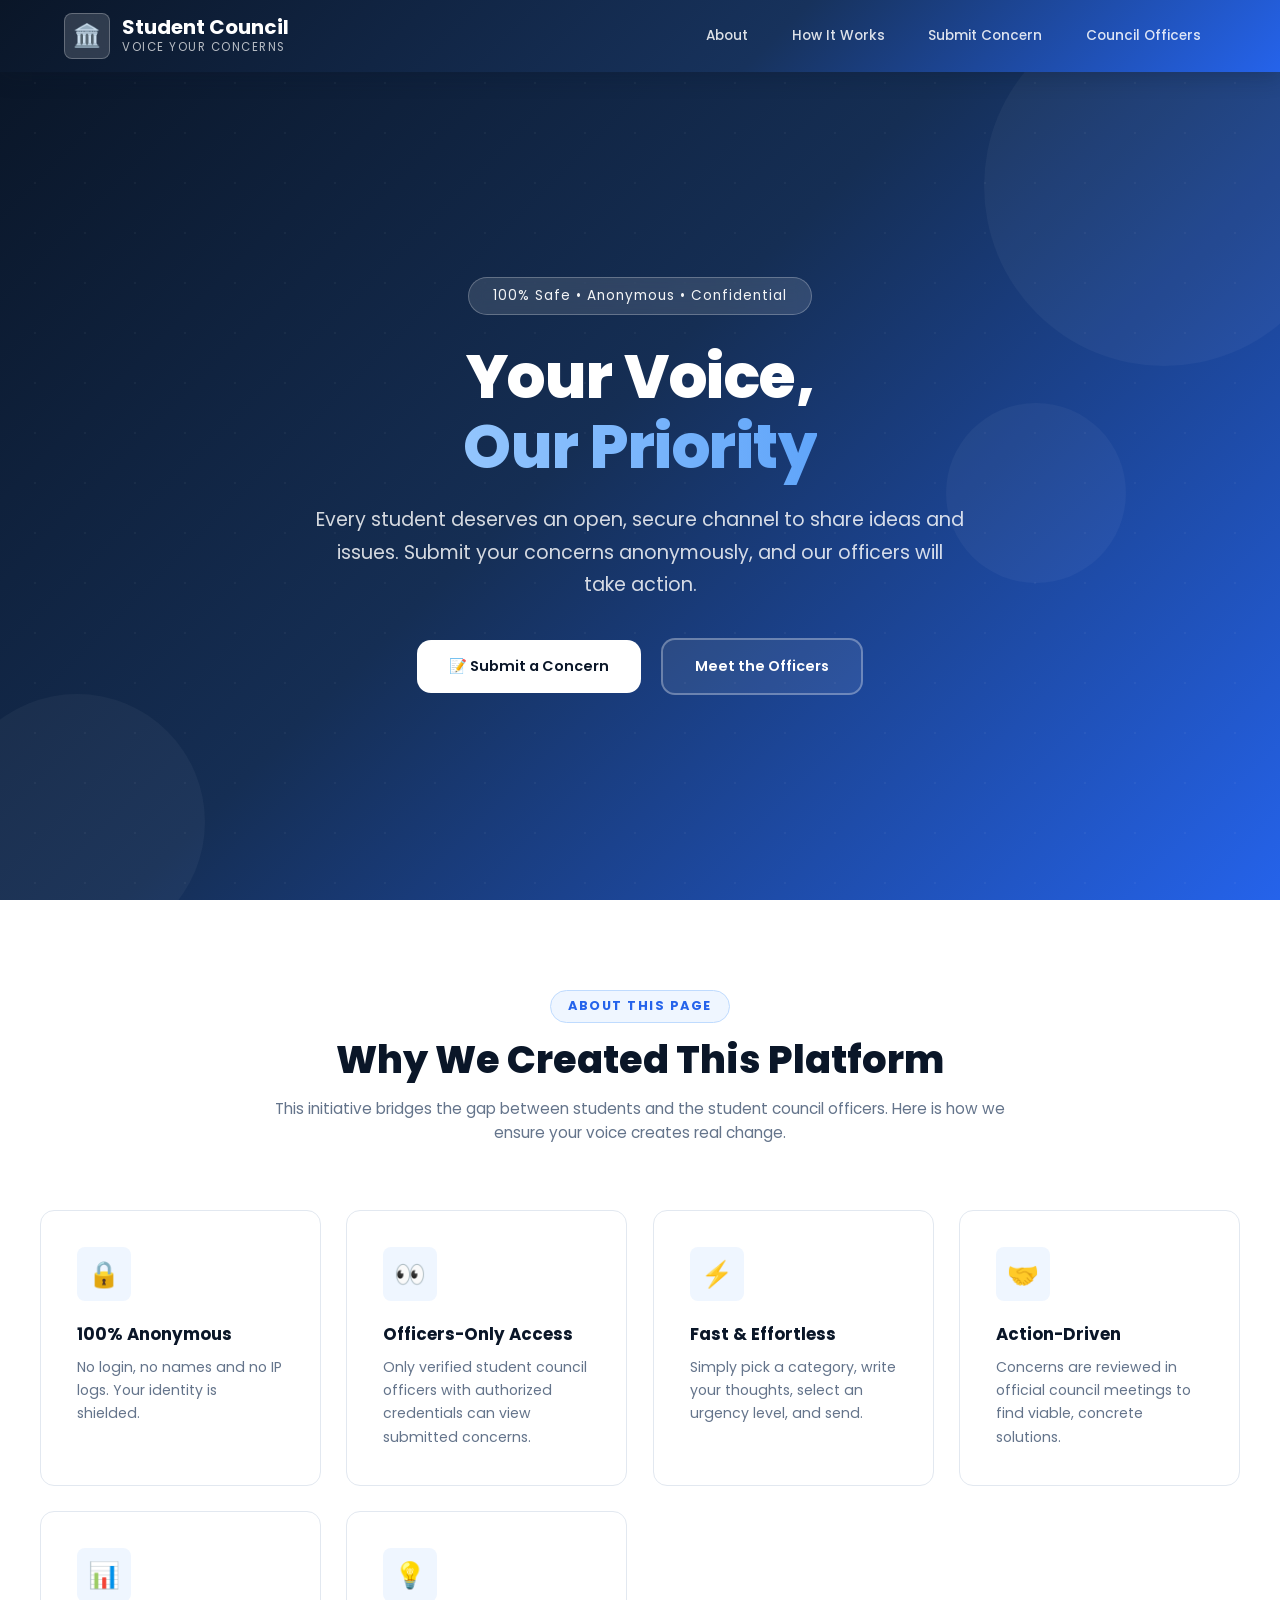
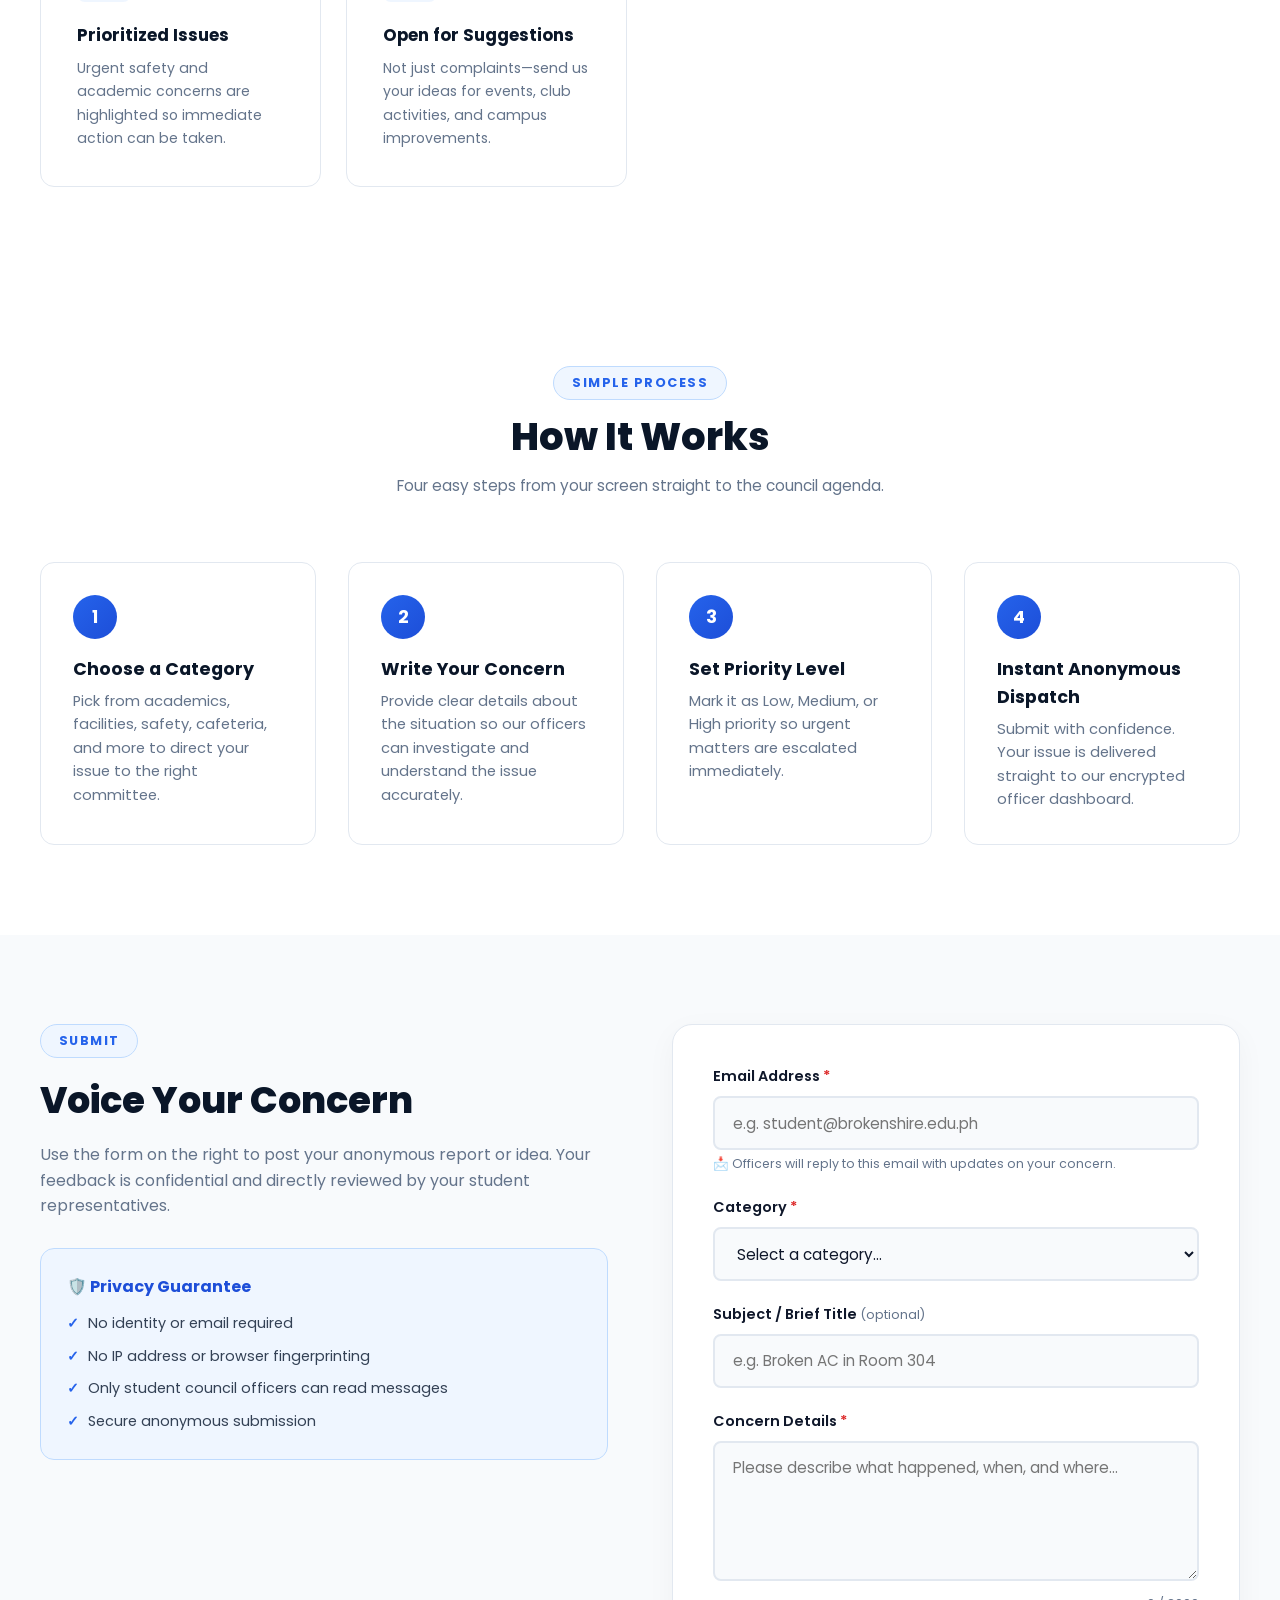
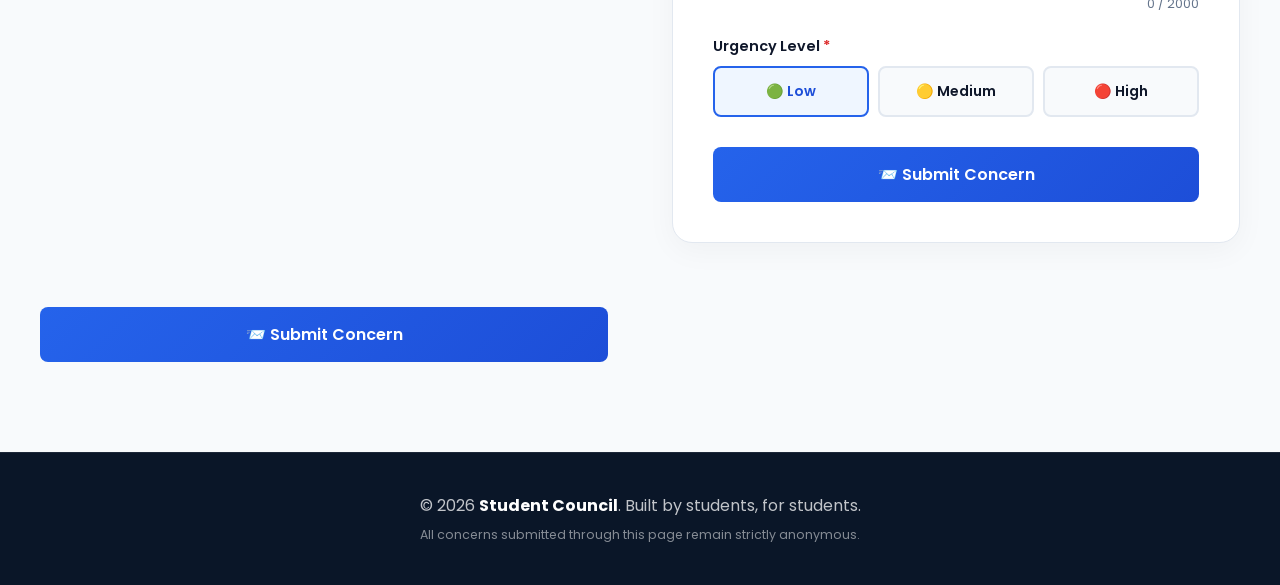
==== index.html @ 82ae2929 "Add files via upload" ====
<!DOCTYPE html>
<html lang="en">
<head>
    <meta charset="UTF-8">
    <meta name="viewport" content="width=device-width, initial-scale=1.0, maximum-scale=5.0">
    <title>Student Council | Voice Your Concerns</title>
    <link rel="stylesheet" href="style.css">
    <link rel="preconnect" href="https://fonts.googleapis.com">
    <link rel="preconnect" href="https://fonts.gstatic.com" crossorigin>
    <link href="https://fonts.googleapis.com/css2?family=Poppins:wght@300;400;500;600;700;800&display=swap" rel="stylesheet">
    
    <!-- Meta tags for SEO & Social Previews -->
    <meta name="description" content="Official anonymous student concern form for Brokenshire College of Toril Student Council - Partylist Padayon. Voice your concerns safely and anonymously.">
    <meta name="keywords" content="Brokenshire College of Toril, BCT, BCT Toril, BCT Student Council, Partylist Padayon, BCT Concerns">
    <meta name="author" content="BCT Student Council">

    <meta property="og:title" content="Brokenshire College of Toril | Student Council Voice Portal">
    <meta property="og:description" content="Submit your school concerns 100% anonymously to Partylist Padayon.">
    <meta property="og:type" content="website">
</head>
<body>

    <!-- HEADER / NAVIGATION -->
    <header id="header">
        <div class="nav-container">
            <a href="#home" class="logo-section">
                <div class="logo-icon">🏛️</div>
                <div class="logo-text">
                    <h1>Student Council</h1>
                    <span>Voice Your Concerns</span>
                </div>
            </a>
            
            <button class="hamburger" id="hamburgerBtn" aria-label="Toggle navigation menu" onclick="toggleMenu()">
                <span></span>
                <span></span>
                <span></span>
            </button>

            <nav class="nav-links" id="navLinks">
                <a href="#about" class="nav-item">About</a>
                <a href="#how-it-works" class="nav-item">How It Works</a>
                <a href="#submit" class="nav-item">Submit Concern</a>
                <a href="officers.html" class="nav-item">Council Officers</a>
            </nav>
        </div>
    </header>

    <main>
        <!-- HERO / LANDING SECTION -->
        <section class="hero" id="home">
            <div class="floating-shapes" aria-hidden="true">
                <div class="shape shape-1"></div>
                <div class="shape shape-2"></div>
                <div class="shape shape-3"></div>
            </div>

            <div class="hero-content">
                <div class="hero-badge">100% Safe • Anonymous • Confidential</div>
                <h2>Your Voice, <br><span class="highlight">Our Priority</span></h2>
                <p>Every student deserves an open, secure channel to share ideas and issues. Submit your concerns anonymously, and our officers will take action.</p>
                
                <div class="hero-buttons">
                    <a href="#submit" class="btn-primary">📝 Submit a Concern</a>
                    <a href="officers.html" class="btn-secondary">Meet the Officers</a>
                </div>
            </div>
        </section>

        <!-- ABOUT SECTION -->
        <section class="section about-section" id="about">
            <div class="section-container">
                <div class="section-header">
                    <span class="section-tag">About This Page</span>
                    <h2>Why We Created This Platform</h2>
                    <p>This initiative bridges the gap between students and the student council officers. Here is how we ensure your voice creates real change.</p>
                </div>

                <div class="features-grid">
                    <div class="feature-card">
                        <div class="feature-icon">🔒</div>
                        <h3>100% Anonymous</h3>
                        <p>No login, no names and no IP logs. Your identity is shielded.</p>
                    </div>

                    <div class="feature-card">
                        <div class="feature-icon">👀</div>
                        <h3>Officers-Only Access</h3>
                        <p>Only verified student council officers with authorized credentials can view submitted concerns.</p>
                    </div>

                    <div class="feature-card">
                        <div class="feature-icon">⚡</div>
                        <h3>Fast & Effortless</h3>
                        <p>Simply pick a category, write your thoughts, select an urgency level, and send.</p>
                    </div>

                    <div class="feature-card">
                        <div class="feature-icon">🤝</div>
                        <h3>Action-Driven</h3>
                        <p>Concerns are reviewed in official council meetings to find viable, concrete solutions.</p>
                    </div>

                    <div class="feature-card">
                        <div class="feature-icon">📊</div>
                        <h3>Prioritized Issues</h3>
                        <p>Urgent safety and academic concerns are highlighted so immediate action can be taken.</p>
                    </div>

                    <div class="feature-card">
                        <div class="feature-icon">💡</div>
                        <h3>Open for Suggestions</h3>
                        <p>Not just complaints—send us your ideas for events, club activities, and campus improvements.</p>
                    </div>
                </div>
            </div>
        </section>

        <!-- HOW IT WORKS -->
        <section class="section how-it-works" id="how-it-works">
            <div class="section-container">
                <div class="section-header">
                    <span class="section-tag">Simple Process</span>
                    <h2>How It Works</h2>
                    <p>Four easy steps from your screen straight to the council agenda.</p>
                </div>

                <div class="steps-container">
                    <div class="step">
                        <div class="step-badge">1</div>
                        <div class="step-content">
                            <h3>Choose a Category</h3>
                            <p>Pick from academics, facilities, safety, cafeteria, and more to direct your issue to the right committee.</p>
                        </div>
                    </div>

                    <div class="step">
                        <div class="step-badge">2</div>
                        <div class="step-content">
                            <h3>Write Your Concern</h3>
                            <p>Provide clear details about the situation so our officers can investigate and understand the issue accurately.</p>
                        </div>
                    </div>

                    <div class="step">
                        <div class="step-badge">3</div>
                        <div class="step-content">
                            <h3>Set Priority Level</h3>
                            <p>Mark it as Low, Medium, or High priority so urgent matters are escalated immediately.</p>
                        </div>
                    </div>

                    <div class="step">
                        <div class="step-badge">4</div>
                        <div class="step-content">
                            <h3>Instant Anonymous Dispatch</h3>
                            <p>Submit with confidence. Your issue is delivered straight to our encrypted officer dashboard.</p>
                        </div>
                    </div>
                </div>
            </div>
        </section>

        <!-- CONCERN FORM SECTION -->
        <section class="section form-section" id="submit">
            <div class="section-container">
                <div class="form-layout">
                    
                    <div class="form-info">
                        <span class="section-tag">Submit</span>
                        <h2>Voice Your Concern</h2>
                        <p>Use the form on the right to post your anonymous report or idea. Your feedback is confidential and directly reviewed by your student representatives.</p>

                        <div class="privacy-card">
                            <h4>🛡️ Privacy Guarantee</h4>
                            <ul>
                                <li>No identity or email required</li>
                                <li>No IP address or browser fingerprinting</li>
                                <li>Only student council officers can read messages</li>
                                <li>Secure anonymous submission</li>
                            </ul>
                        </div>
                    </div>

                            <div class="form-wrapper">
                                <form class="concern-form" id="concernForm"
                                    action="https://docs.google.com/forms/d/e/1FAIpQLSfiI488OKEk8s4dcXwMf57_jfFyxImqza_k_ptPrbF-Qa3zZg/formResponse"
                                    method="POST"
                                    target="hidden_iframe"
                                    onsubmit="handleFormSubmit()">

                                    <!-- 1. Email -->
                                    <div class="form-group">
                                        <label for="concernEmail">Email Address <span class="required">*</span></label>
                                        <input type="email" id="concernEmail" name="entry.2028767083" placeholder="e.g. student@brokenshire.edu.ph" required>
                                        <small style="color: var(--text-muted); font-size: 0.78rem; display: block; margin-top: 4px;">
                                            📩 Officers will reply to this email with updates on your concern.
                                        </small>
                                    </div>

                                    <!-- 2. Category -->
                                    <div class="form-group">
                                        <label for="concernCategory">Category <span class="required">*</span></label>
                                        <select id="concernCategory" name="entry.187384549" required>
                                            <option value="" disabled selected>Select a category...</option>
                                            <option value="Academics">📚 Academics & Curriculum</option>
                                            <option value="Facilities">🏫 Campus Facilities & Restrooms</option>
                                            <option value="Safety">🛡️ Safety & Security</option>
                                            <option value="Bullying">🚫 Bullying / Peer Issues</option>
                                            <option value="Events">🎉 School Events & Activities</option>
                                            <option value="Cafeteria">🍽️ Cafeteria & Food Services</option>
                                            <option value="Transportation">🚌 School Bus & Transport</option>
                                            <option value="Mental Health">🧠 Wellness & Mental Health</option>
                                            <option value="Other">💡 Other Feedback / Suggestions</option>
                                        </select>
                                    </div>

                                    <!-- 3. Subject -->
                                    <div class="form-group">
                                        <label for="concernSubject">Subject / Brief Title <span class="optional">(optional)</span></label>
                                        <input type="text" id="concernSubject" name="entry.1086539697" placeholder="e.g. Broken AC in Room 304" maxlength="100">
                                    </div>

                                    <!-- 4. Concern Details -->
                                    <div class="form-group">
                                        <label for="concernDescription">Concern Details <span class="required">*</span></label>
                                        <textarea id="concernDescription" name="entry.946294162" placeholder="Please describe what happened, when, and where..." maxlength="2000" oninput="updateCharCount()" required minlength="10"></textarea>
                                        <div class="char-count"><span id="charCount">0</span> / 2000</div>
                                    </div>

                                    <!-- 5. Urgency -->
                                    <div class="form-group">
                                        <label>Urgency Level <span class="required">*</span></label>
                                        <div class="urgency-grid">
                                            <label class="urgency-btn">
                                                <input type="radio" name="entry.1825847816" value="Low" checked>
                                                <span class="btn-label low">🟢 Low</span>
                                            </label>
                                            <label class="urgency-btn">
                                                <input type="radio" name="entry.1825847816" value="Medium">
                                                <span class="btn-label med">🟡 Medium</span>
                                            </label>
                                            <label class="urgency-btn">
                                                <input type="radio" name="entry.1825847816" value="High">
                                                <span class="btn-label high">🔴 High</span>
                                            </label>
                                        </div>
                                    </div>

                                    <button type="submit" class="submit-btn" id="submitBtn">
                                        <span>📨 Submit Concern</span>
                                    </button>
                                </form>

                                <!-- Invisible iframe -->
                                <iframe name="hidden_iframe" id="hidden_iframe" style="position:absolute;width:0;height:0;border:0;"></iframe>

                                <!-- Success Card -->
                                <div class="success-message" id="successMessage">
                                    <div class="success-icon">✅</div>
                                    <h3>Concern Submitted!</h3>
                                    <p>Thank you for reaching out. Officers will reply to your email with updates.</p>
                                    <button type="button" class="submit-another-btn" onclick="resetForm()">Submit Another Concern</button>
                                </div>
                            </div>
                            <button type="submit" class="submit-btn" id="submitBtn">
                                <span>📨 Submit Concern</span>
                            </button>
                        </form>

                        <iframe name="hidden_iframe" id="hidden_iframe" style="position:absolute;width:0;height:0;border:0;"></iframe>

                        <!-- Success Message Card -->
                        <div class="success-message" id="successMessage">
                            <div class="success-icon">✅</div>
                            <h3>Concern Submitted!</h3>
                            <p>Thank you for reaching out. Your submission has been posted anonymously to the council forum.</p>
                            <button type="button" class="submit-another-btn" onclick="resetForm()">Submit Another Concern</button>
                        </div>
                    </div>

                </div>
            </div>
        </section> 
    </main>

    <!-- FOOTER -->
    <footer>
        <div class="footer-content">
            <p>© 2026 <strong>Student Council</strong>. Built by students, for students.</p>
            <p class="footer-sub">All concerns submitted through this page remain strictly anonymous.</p>
        </div>
    </footer>

    <!-- POPUP TOAST -->
    <div class="toast" id="toast"></div>

    <script src="scripts.js"></script>
</body>
</html>
---- style.css ----
/* ==========================================================================
    CSS VARIABLES 
   ========================================================================== */
:root {
    --primary: #2563eb;
    --primary-hover: #1d4ed8;
    --primary-light: #eff6ff;
    --primary-border: #bfdbfe;
    --dark-bg: #0a1628;
    --dark-surface: #132440;
    --text-main: #0f172a;
    --text-muted: #64748b;
    --white: #ffffff;
    --card-border: #e2e8f0;
    --success: #16a34a;
    --warning: #ca8a04;
    --danger: #dc2626;
    --nav-height: clamp(64px, 8vh, 76px);
    --radius-sm: 8px;
    --radius-md: 14px;
    --radius-lg: 20px;
    --transition-smooth: all 0.25s cubic-bezier(0.4, 0, 0.2, 1);
}

*, *::before, *::after {
    margin: 0;
    padding: 0;
    box-sizing: border-box;
}

html {
    scroll-behavior: smooth;
    font-size: 16px;
}

body {
    font-family: 'Poppins', -apple-system, BlinkMacSystemFont, sans-serif;
    background-color: var(--white);
    color: var(--text-main);
    line-height: 1.6;
    overflow-x: hidden;
    min-width: 320px;
}

/* ==========================================================================
    LAYOUT CONTAINERS
   ========================================================================== */
.section {
    padding: clamp(3.5rem, 7vw, 6rem) clamp(1rem, 4vw, 2.5rem);
    width: 100%;
}

.section-container {
    width: 100%;
    max-width: min(1200px, 94vw);
    margin: 0 auto;
}

.section-header {
    text-align: center;
    max-width: min(750px, 100%);
    margin: 0 auto clamp(2.5rem, 5vw, 4rem);
}

.section-tag {
    display: inline-block;
    background: var(--primary-light);
    color: var(--primary);
    padding: 0.35rem 1.1rem;
    border-radius: 999px;
    font-size: clamp(0.72rem, 1vw, 0.82rem);
    font-weight: 700;
    text-transform: uppercase;
    letter-spacing: 1.5px;
    margin-bottom: 0.8rem;
    border: 1px solid var(--primary-border);
}

.section-header h2 {
    font-size: clamp(1.6rem, 3.2vw + 0.5rem, 2.4rem);
    font-weight: 800;
    color: var(--dark-bg);
    line-height: 1.25;
    margin-bottom: 0.8rem;
}

.section-header p {
    color: var(--text-muted);
    font-size: clamp(0.92rem, 1.2vw, 1.05rem);
}

/* ==========================================================================
    HEADER / NAVBAR
   ========================================================================== */
header {
    position: sticky;
    top: 0;
    left: 0;
    width: 100%;
    height: var(--nav-height);
    background: linear-gradient(135deg, var(--dark-bg) 0%, #17325c 60%, var(--primary) 100%);
    z-index: 1000;
    box-shadow: 0 4px 20px rgba(10, 22, 40, 0.25);
    display: flex;
    align-items: center;
}

.nav-container {
    width: 100%;
    max-width: min(1200px, 94vw);
    margin: 0 auto;
    display: flex;
    align-items: center;
    justify-content: space-between;
    padding: 0 clamp(0.8rem, 2vw, 1.5rem);
}

.logo-section {
    display: flex;
    align-items: center;
    gap: 0.75rem;
    text-decoration: none;
}

.logo-icon {
    width: clamp(38px, 5vw, 46px);
    height: clamp(38px, 5vw, 46px);
    background: rgba(255, 255, 255, 0.15);
    border-radius: var(--radius-sm);
    display: flex;
    align-items: center;
    justify-content: center;
    font-size: clamp(1.2rem, 2vw, 1.4rem);
    backdrop-filter: blur(8px);
    border: 1px solid rgba(255, 255, 255, 0.25);
    flex-shrink: 0;
}

.logo-text h1 {
    font-size: clamp(1.05rem, 1.8vw, 1.25rem);
    font-weight: 700;
    color: var(--white);
    line-height: 1.1;
}

.logo-text span {
    font-size: clamp(0.65rem, 0.9vw, 0.72rem);
    color: rgba(255, 255, 255, 0.7);
    text-transform: uppercase;
    letter-spacing: 1.5px;
    display: block;
}

.nav-links {
    display: flex;
    align-items: center;
    gap: clamp(0.4rem, 1vw, 0.8rem);
}

.nav-links a {
    color: rgba(255, 255, 255, 0.85);
    text-decoration: none;
    padding: 0.5rem clamp(0.7rem, 1.2vw, 1.1rem);
    border-radius: var(--radius-sm);
    font-size: clamp(0.85rem, 1vw, 0.92rem);
    font-weight: 500;
    transition: var(--transition-smooth);
}

.nav-links a:hover,
.nav-links a.active {
    color: var(--white);
    background: rgba(255, 255, 255, 0.15);
}

.hamburger {
    display: none;
    flex-direction: column;
    justify-content: center;
    gap: 5px;
    background: transparent;
    border: none;
    cursor: pointer;
    padding: 6px;
    width: 40px;
    height: 40px;
}

.hamburger span {
    width: 26px;
    height: 3px;
    background: var(--white);
    border-radius: 2px;
    transition: var(--transition-smooth);
}

/* ==========================================================================
    HERO / DYNAMIC SCREEN HEIGHT SECTION
   ========================================================================== */
.hero {
    min-height: calc(100dvh - var(--nav-height));
    background: linear-gradient(135deg, var(--dark-bg) 0%, #152e54 45%, var(--primary) 100%);
    display: flex;
    align-items: center;
    justify-content: center;
    text-align: center;
    position: relative;
    padding: clamp(2.5rem, 5vh, 4.5rem) clamp(1rem, 4vw, 2rem);
    overflow: hidden;
}

.hero::before {
    content: '';
    position: absolute;
    inset: -50%;
    background: radial-gradient(circle, rgba(255, 255, 255, 0.04) 1px, transparent 1px);
    background-size: clamp(30px, 4vw, 50px) clamp(30px, 4vw, 50px);
    animation: gridAnimation 25s linear infinite;
    pointer-events: none;
}

@keyframes gridAnimation {
    0% { transform: translate(0, 0); }
    100% { transform: translate(50px, 50px); }
}

.hero-content {
    position: relative;
    z-index: 2;
    max-width: min(850px, 92vw);
    margin: 0 auto;
}

.hero-badge {
    display: inline-block;
    background: rgba(255, 255, 255, 0.12);
    border: 1px solid rgba(255, 255, 255, 0.25);
    padding: 0.45rem clamp(0.9rem, 2vw, 1.5rem);
    border-radius: 999px;
    font-size: clamp(0.72rem, 1.2vw, 0.85rem);
    color: rgba(255, 255, 255, 0.95);
    letter-spacing: 1px;
    margin-bottom: clamp(1rem, 3vh, 1.8rem);
    backdrop-filter: blur(8px);
}

.hero h2 {
    font-size: clamp(2.1rem, 5.5vw + 0.5rem, 3.8rem);
    font-weight: 800;
    color: var(--white);
    line-height: 1.15;
    margin-bottom: clamp(1rem, 2.5vh, 1.4rem);
    letter-spacing: -0.5px;
}

.hero h2 .highlight {
    background: linear-gradient(90deg, #93c5fd, #60a5fa);
    -webkit-background-clip: text;
    -webkit-text-fill-color: transparent;
    background-clip: text;
}

.hero p {
    font-size: clamp(0.95rem, 1.4vw + 0.3rem, 1.2rem);
    color: rgba(255, 255, 255, 0.82);
    line-height: 1.7;
    max-width: min(650px, 100%);
    margin: 0 auto clamp(1.5rem, 4vh, 2.5rem);
}

.hero-buttons {
    display: flex;
    gap: clamp(0.75rem, 2vw, 1.25rem);
    justify-content: center;
    align-items: center;
    flex-wrap: wrap;
}

.btn-primary,
.btn-secondary {
    padding: clamp(0.8rem, 1.6vw, 0.95rem) clamp(1.4rem, 2.5vw, 2rem);
    border-radius: var(--radius-md);
    font-size: clamp(0.9rem, 1vw, 1rem);
    font-weight: 600;
    text-decoration: none;
    display: inline-flex;
    align-items: center;
    justify-content: center;
    transition: var(--transition-smooth);
    min-height: 48px;
}

.btn-primary {
    background: var(--white);
    color: var(--dark-bg);
    border: none;
}

.btn-primary:hover {
    transform: translateY(-2px);
    box-shadow: 0 10px 25px rgba(255, 255, 255, 0.25);
}

.btn-secondary {
    background: rgba(255, 255, 255, 0.08);
    color: var(--white);
    border: 2px solid rgba(255, 255, 255, 0.3);
}

.btn-secondary:hover {
    background: rgba(255, 255, 255, 0.2);
    border-color: var(--white);
}

.floating-shapes .shape {
    position: absolute;
    border-radius: 50%;
    background: var(--white);
    opacity: 0.04;
    pointer-events: none;
}

.shape-1 { width: clamp(180px, 30vw, 360px); height: clamp(180px, 30vw, 360px); top: -8%; right: -5%; }
.shape-2 { width: clamp(140px, 20vw, 260px); height: clamp(140px, 20vw, 260px); bottom: -6%; left: -4%; }
.shape-3 { width: clamp(80px, 15vw, 180px); height: clamp(80px, 15vw, 180px); top: 40%; right: 12%; }

/* ==========================================================================
    ABOUT / FEATURES GRID
   ========================================================================== */
.features-grid {
    display: grid;
    grid-template-columns: repeat(auto-fit, minmax(min(100%, 280px), 1fr));
    gap: clamp(1rem, 2vw, 1.75rem);
}

.feature-card {
    background: var(--white);
    border: 1px solid var(--card-border);
    border-radius: var(--radius-md);
    padding: clamp(1.5rem, 3vw, 2.25rem);
    transition: var(--transition-smooth);
    position: relative;
    overflow: hidden;
}

.feature-card::before {
    content: '';
    position: absolute;
    top: 0;
    left: 0;
    width: 100%;
    height: 4px;
    background: linear-gradient(90deg, var(--primary), #93c5fd);
    transform: scaleX(0);
    transition: var(--transition-smooth);
}

.feature-card:hover {
    transform: translateY(-4px);
    box-shadow: 0 12px 30px rgba(37, 99, 235, 0.08);
    border-color: var(--primary-border);
}

.feature-card:hover::before {
    transform: scaleX(1);
}

.feature-icon {
    width: clamp(46px, 5vw, 54px);
    height: clamp(46px, 5vw, 54px);
    background: var(--primary-light);
    border-radius: var(--radius-sm);
    display: flex;
    align-items: center;
    justify-content: center;
    font-size: clamp(1.3rem, 2vw, 1.6rem);
    margin-bottom: 1.25rem;
}

.feature-card h3 {
    font-size: clamp(1.05rem, 1.3vw, 1.2rem);
    font-weight: 700;
    color: var(--dark-bg);
    margin-bottom: 0.5rem;
}

.feature-card p {
    color: var(--text-muted);
    font-size: clamp(0.88rem, 1vw, 0.95rem);
    line-height: 1.65;
}

/* ==========================================================================
    OFFICERS SECTION
   ========================================================================== */
.officers-section {
    background: #f8fafc;
}

.officers-subgroup {
    margin-bottom: clamp(2.5rem, 4vw, 3.5rem);
}

.officers-subgroup:last-child {
    margin-bottom: 0;
}

.subgroup-title {
    font-size: clamp(1.15rem, 1.8vw, 1.4rem);
    font-weight: 700;
    color: var(--dark-bg);
    margin-bottom: 1.5rem;
    display: flex;
    align-items: center;
    gap: 0.5rem;
    border-bottom: 2px solid var(--primary-light);
    padding-bottom: 0.6rem;
}

.officers-grid {
    display: grid;
    grid-template-columns: repeat(auto-fit, minmax(min(100%, 260px), 1fr));
    gap: clamp(1rem, 2vw, 1.5rem);
}

.officer-profile-card {
    background: var(--white);
    border: 1px solid var(--card-border);
    border-radius: var(--radius-md);
    padding: 1.4rem;
    display: flex;
    align-items: center;
    gap: 1.1rem;
    transition: var(--transition-smooth);
}

.officer-profile-card:hover {
    transform: translateY(-3px);
    border-color: var(--primary-border);
    box-shadow: 0 10px 25px rgba(37, 99, 235, 0.08);
}

.officer-profile-card.president {
    border-left: 4px solid var(--primary);
    background: linear-gradient(135deg, #ffffff 0%, #f0f7ff 100%);
}

.officer-profile-card.vice-president {
    border-left: 4px solid #60a5fa;
    background: linear-gradient(135deg, #ffffff 0%, #f8faff 100%);
}

.officer-avatar {
    width: 48px;
    height: 48px;
    background: var(--primary-light);
    border-radius: 50%;
    display: flex;
    align-items: center;
    justify-content: center;
    font-size: 1.35rem;
    flex-shrink: 0;
}

.officer-meta {
    display: flex;
    flex-direction: column;
    gap: 0.2rem;
    overflow: hidden;
}

.role-badge {
    display: inline-block;
    color: var(--primary);
    font-size: 0.72rem;
    font-weight: 700;
    text-transform: uppercase;
    letter-spacing: 0.8px;
}

.officer-meta h4 {
    font-size: 0.95rem;
    font-weight: 700;
    color: var(--dark-bg);
    line-height: 1.35;
    word-break: break-word;
}

/* Representatives Grid */
.reps-grid {
    display: grid;
    grid-template-columns: repeat(auto-fit, minmax(min(100%, 240px), 1fr));
    gap: clamp(1rem, 2vw, 1.25rem);
}

.rep-card {
    background: var(--white);
    border: 1px solid var(--card-border);
    border-radius: var(--radius-md);
    padding: 1.25rem;
    display: flex;
    flex-direction: column;
    gap: 0.75rem;
    transition: var(--transition-smooth);
}

.rep-card:hover {
    border-color: var(--primary-border);
    transform: translateY(-2px);
    box-shadow: 0 6px 20px rgba(0, 0, 0, 0.04);
}

.rep-card.vacant {
    border-style: dashed;
    background: #fafafa;
}

.rep-header {
    display: flex;
    justify-content: space-between;
    align-items: center;
}

.strand-badge {
    padding: 0.2rem 0.6rem;
    border-radius: 4px;
    font-size: 0.72rem;
    font-weight: 800;
    letter-spacing: 0.5px;
}

.strand-badge.stem { background: #dbeafe; color: #1e40af; }
.strand-badge.humss { background: #fef3c7; color: #92400e; }
.strand-badge.tvl { background: #dcfce7; color: #166534; }
.strand-badge.abm { background: #f3e8ff; color: #6b21a8; }

.grade-pill {
    font-size: 0.75rem;
    font-weight: 600;
    color: var(--text-muted);
}

.rep-card h4 {
    font-size: 0.95rem;
    font-weight: 700;
    color: var(--dark-bg);
    line-height: 1.35;
}

.tba-text {
    color: #94a3b8 !important;
    font-style: italic;
    font-weight: 500 !important;
}

/* ==========================================================================
    ADVOCACY LAYOUT
   ========================================================================== */
.advocacy-grid {
    display: grid;
    grid-template-columns: repeat(auto-fit, minmax(min(100%, 280px), 1fr));
    gap: clamp(1rem, 2vw, 1.75rem);
    margin-bottom: clamp(2rem, 4vw, 3rem);
}

.advocacy-card {
    background: var(--white);
    border: 1px solid var(--card-border);
    border-radius: var(--radius-md);
    padding: clamp(1.5rem, 2.5vw, 2rem);
    transition: var(--transition-smooth);
    display: flex;
    flex-direction: column;
    align-items: flex-start;
}

.advocacy-card:hover {
    transform: translateY(-4px);
    border-color: var(--primary-border);
    box-shadow: 0 10px 25px rgba(37, 99, 235, 0.08);
}

.advocacy-icon {
    width: 48px;
    height: 48px;
    background: var(--primary-light);
    border-radius: var(--radius-sm);
    display: flex;
    align-items: center;
    justify-content: center;
    font-size: 1.4rem;
    margin-bottom: 1rem;
}

.advocacy-card h3 {
    font-size: 1.15rem;
    font-weight: 700;
    color: var(--dark-bg);
    margin-bottom: 0.6rem;
}

.advocacy-card p {
    color: var(--text-muted);
    font-size: 0.92rem;
    line-height: 1.65;
}

.platform-text {
    color: var(--text-muted);
    font-size: 0.92rem;
    line-height: 1.65;
}

/* Motto Banner Styling */
.motto-banner {
    background: linear-gradient(135deg, var(--dark-bg) 0%, #152e54 100%);
    color: var(--white);
    border-radius: var(--radius-lg);
    padding: clamp(1.8rem, 4vw, 2.8rem) clamp(1.2rem, 3vw, 2.2rem);
    text-align: center;
    position: relative;
    box-shadow: 0 8px 30px rgba(10, 22, 40, 0.15);
}

.motto-icon {
    font-size: 2rem;
    margin-bottom: 0.75rem;
}

.motto-quote {
    font-size: clamp(0.95rem, 1.4vw, 1.15rem);
    font-style: italic;
    line-height: 1.7;
    color: rgba(255, 255, 255, 0.92);
    max-width: min(800px, 100%);
    margin: 0 auto 1rem;
}

.motto-author {
    display: inline-block;
    font-size: 0.85rem;
    font-weight: 700;
    color: #60a5fa;
    text-transform: uppercase;
    letter-spacing: 1.5px;
}

/* ==========================================================================
    HOW IT WORKS
   ========================================================================== */
.how-it-works {
    background: var(--white);
}

.steps-container {
    display: grid;
    grid-template-columns: repeat(auto-fit, minmax(min(100%, 240px), 1fr));
    gap: clamp(1.2rem, 2.5vw, 2rem);
}

.step {
    background: var(--white);
    border: 1px solid var(--card-border);
    border-radius: var(--radius-md);
    padding: clamp(1.5rem, 2.5vw, 2rem);
    display: flex;
    flex-direction: column;
    align-items: flex-start;
    gap: 1rem;
    transition: var(--transition-smooth);
}

.step:hover {
    border-color: var(--primary-border);
    box-shadow: 0 8px 24px rgba(0, 0, 0, 0.04);
}

.step-badge {
    width: 44px;
    height: 44px;
    background: linear-gradient(135deg, var(--primary), var(--primary-hover));
    color: var(--white);
    border-radius: 50%;
    display: flex;
    align-items: center;
    justify-content: center;
    font-weight: 700;
    font-size: 1.1rem;
    flex-shrink: 0;
}

.step-content h3 {
    font-size: 1.1rem;
    font-weight: 700;
    color: var(--dark-bg);
    margin-bottom: 0.4rem;
}

.step-content p {
    color: var(--text-muted);
    font-size: 0.92rem;
    line-height: 1.6;
}

/* ==========================================================================
    CONCERN FORM SECTION
   ========================================================================== */
.form-section {
    background: #f8fafc;
}

.form-layout {
    display: grid;
    grid-template-columns: repeat(auto-fit, minmax(min(100%, 420px), 1fr));
    gap: clamp(2rem, 5vw, 4.5rem);
    align-items: start;
}

.form-info {
    position: sticky;
    top: calc(var(--nav-height) + 20px);
}

.form-info h2 {
    font-size: clamp(1.8rem, 3vw, 2.3rem);
    font-weight: 800;
    color: var(--dark-bg);
    margin-bottom: 0.8rem;
}

.form-info p {
    color: var(--text-muted);
    font-size: 1rem;
    margin-bottom: 1.8rem;
}

.privacy-card {
    background: var(--primary-light);
    border: 1px solid var(--primary-border);
    border-radius: var(--radius-md);
    padding: clamp(1.25rem, 2vw, 1.75rem);
}

.privacy-card h4 {
    color: var(--primary-hover);
    font-size: 1rem;
    font-weight: 700;
    margin-bottom: 0.75rem;
}

.privacy-card ul {
    list-style: none;
    display: flex;
    flex-direction: column;
    gap: 0.6rem;
}

.privacy-card li {
    font-size: 0.9rem;
    color: #334155;
    display: flex;
    align-items: center;
    gap: 0.6rem;
}

.privacy-card li::before {
    content: '✓';
    color: var(--primary);
    font-weight: 800;
}

/* Form Container */
.concern-form {
    background: var(--white);
    border: 1px solid var(--card-border);
    border-radius: var(--radius-lg);
    padding: clamp(1.5rem, 3.5vw, 2.5rem);
    box-shadow: 0 8px 30px rgba(0, 0, 0, 0.04);
}

.form-group {
    margin-bottom: 1.35rem;
}

.form-group label {
    display: block;
    font-size: 0.9rem;
    font-weight: 600;
    margin-bottom: 0.5rem;
    color: var(--text-main);
}

.required { color: var(--danger); }
.optional { color: var(--text-muted); font-weight: 400; font-size: 0.8rem; }

.form-group select,
.form-group input,
.form-group textarea {
    width: 100%;
    padding: 0.85rem 1.1rem;
    border: 2px solid var(--card-border);
    border-radius: var(--radius-sm);
    font-size: 0.95rem;
    font-family: inherit;
    background: #f8fafc;
    color: var(--text-main);
    transition: var(--transition-smooth);
}

.form-group select:focus,
.form-group input:focus,
.form-group textarea:focus {
    outline: none;
    border-color: var(--primary);
    background: var(--white);
    box-shadow: 0 0 0 4px rgba(37, 99, 235, 0.12);
}

.form-group textarea {
    min-height: 140px;
    resize: vertical;
}

.char-count {
    text-align: right;
    font-size: 0.78rem;
    color: var(--text-muted);
    margin-top: 0.35rem;
}

/* Urgency Radios */
.urgency-grid {
    display: grid;
    grid-template-columns: repeat(auto-fit, minmax(90px, 1fr));
    gap: 0.6rem;
}

.urgency-btn input[type="radio"] {
    display: none;
}

.btn-label {
    display: flex;
    align-items: center;
    justify-content: center;
    padding: 0.75rem 0.5rem;
    border: 2px solid var(--card-border);
    border-radius: var(--radius-sm);
    font-size: 0.88rem;
    font-weight: 600;
    cursor: pointer;
    background: #f8fafc;
    transition: var(--transition-smooth);
    text-align: center;
}

.urgency-btn input[type="radio"]:checked + .btn-label {
    border-color: var(--primary);
    background: var(--primary-light);
    color: var(--primary-hover);
}

.submit-btn {
    width: 100%;
    padding: 0.95rem;
    background: linear-gradient(135deg, var(--primary), var(--primary-hover));
    color: var(--white);
    border: none;
    border-radius: var(--radius-sm);
    font-size: 1rem;
    font-weight: 600;
    font-family: inherit;
    cursor: pointer;
    transition: var(--transition-smooth);
    min-height: 50px;
}

.submit-btn:hover {
    transform: translateY(-2px);
    box-shadow: 0 8px 24px rgba(37, 99, 235, 0.3);
}

/* Success Card */
.success-message {
    display: none;
    background: var(--white);
    border: 1px solid var(--primary-border);
    border-radius: var(--radius-lg);
    padding: clamp(2rem, 5vw, 3.5rem) 1.5rem;
    text-align: center;
}

.success-message.show {
    display: block;
    animation: fadeIn 0.4s ease;
}

@keyframes fadeIn {
    from { opacity: 0; transform: translateY(12px); }
    to { opacity: 1; transform: translateY(0); }
}

.success-icon {
    font-size: 3rem;
    margin-bottom: 1rem;
}

.success-message h3 {
    font-size: 1.4rem;
    color: var(--dark-bg);
    margin-bottom: 0.5rem;
}

.success-message p {
    color: var(--text-muted);
    margin-bottom: 1.5rem;
}

.submit-another-btn {
    background: var(--primary-light);
    color: var(--primary);
    border: 2px solid var(--primary-border);
    padding: 0.75rem 1.6rem;
    border-radius: var(--radius-sm);
    font-weight: 600;
    cursor: pointer;
    font-family: inherit;
    transition: var(--transition-smooth);
}

.submit-another-btn:hover {
    background: var(--primary);
    color: var(--white);
}

/* ==========================================================================
    FOOTER
   ========================================================================== */
footer {
    background: var(--dark-bg);
    color: rgba(255, 255, 255, 0.75);
    padding: 2.5rem 1rem;
    text-align: center;
    border-top: 1px solid rgba(255, 255, 255, 0.08);
}

.footer-content {
    max-width: min(800px, 92vw);
    margin: 0 auto;
}

footer strong { color: var(--white); }
.footer-sub { font-size: 0.78rem; margin-top: 0.4rem; color: rgba(255, 255, 255, 0.5); }

/* ==========================================================================
    TOAST POPUP
   ========================================================================== */
.toast {
    position: fixed;
    bottom: clamp(16px, 3vh, 32px);
    right: clamp(16px, 3vw, 32px);
    max-width: min(400px, calc(100vw - 32px));
    background: var(--dark-bg);
    color: var(--white);
    padding: 0.85rem 1.35rem;
    border-radius: var(--radius-md);
    font-size: 0.9rem;
    display: none;
    align-items: center;
    box-shadow: 0 10px 30px rgba(0, 0, 0, 0.35);
    z-index: 9999;
}

.toast.show {
    display: flex;
    animation: slideIn 0.35s ease;
}

@keyframes slideIn {
    from { transform: translateY(20px); opacity: 0; }
    to { transform: translateY(0); opacity: 1; }
}

/* ==========================================================================
    RESPONSIVE MEDIA QUERIES
   ========================================================================== */
@media (max-width: 820px) {
    .hamburger {
        display: flex;
    }

    .nav-links {
        display: none;
        position: absolute;
        top: 100%;
        left: 0;
        width: 100%;
        background: var(--dark-bg);
        flex-direction: column;
        padding: 1rem 1.25rem 1.5rem;
        gap: 0.5rem;
        border-top: 1px solid rgba(255, 255, 255, 0.1);
        box-shadow: 0 12px 25px rgba(0, 0, 0, 0.3);
    }

    .nav-links.open {
        display: flex;
    }

    .nav-links a {
        width: 100%;
        text-align: center;
        padding: 0.75rem;
    }

    .form-info {
        position: static;
        text-align: center;
    }

    .privacy-card {
        text-align: left;
    }
}

@media (max-width: 480px) {
    .hero-buttons {
        flex-direction: column;
        width: 100%;
    }

    .btn-primary, .btn-secondary {
        width: 100%;
    }

    .urgency-grid {
        grid-template-columns: 1fr;
    }
}
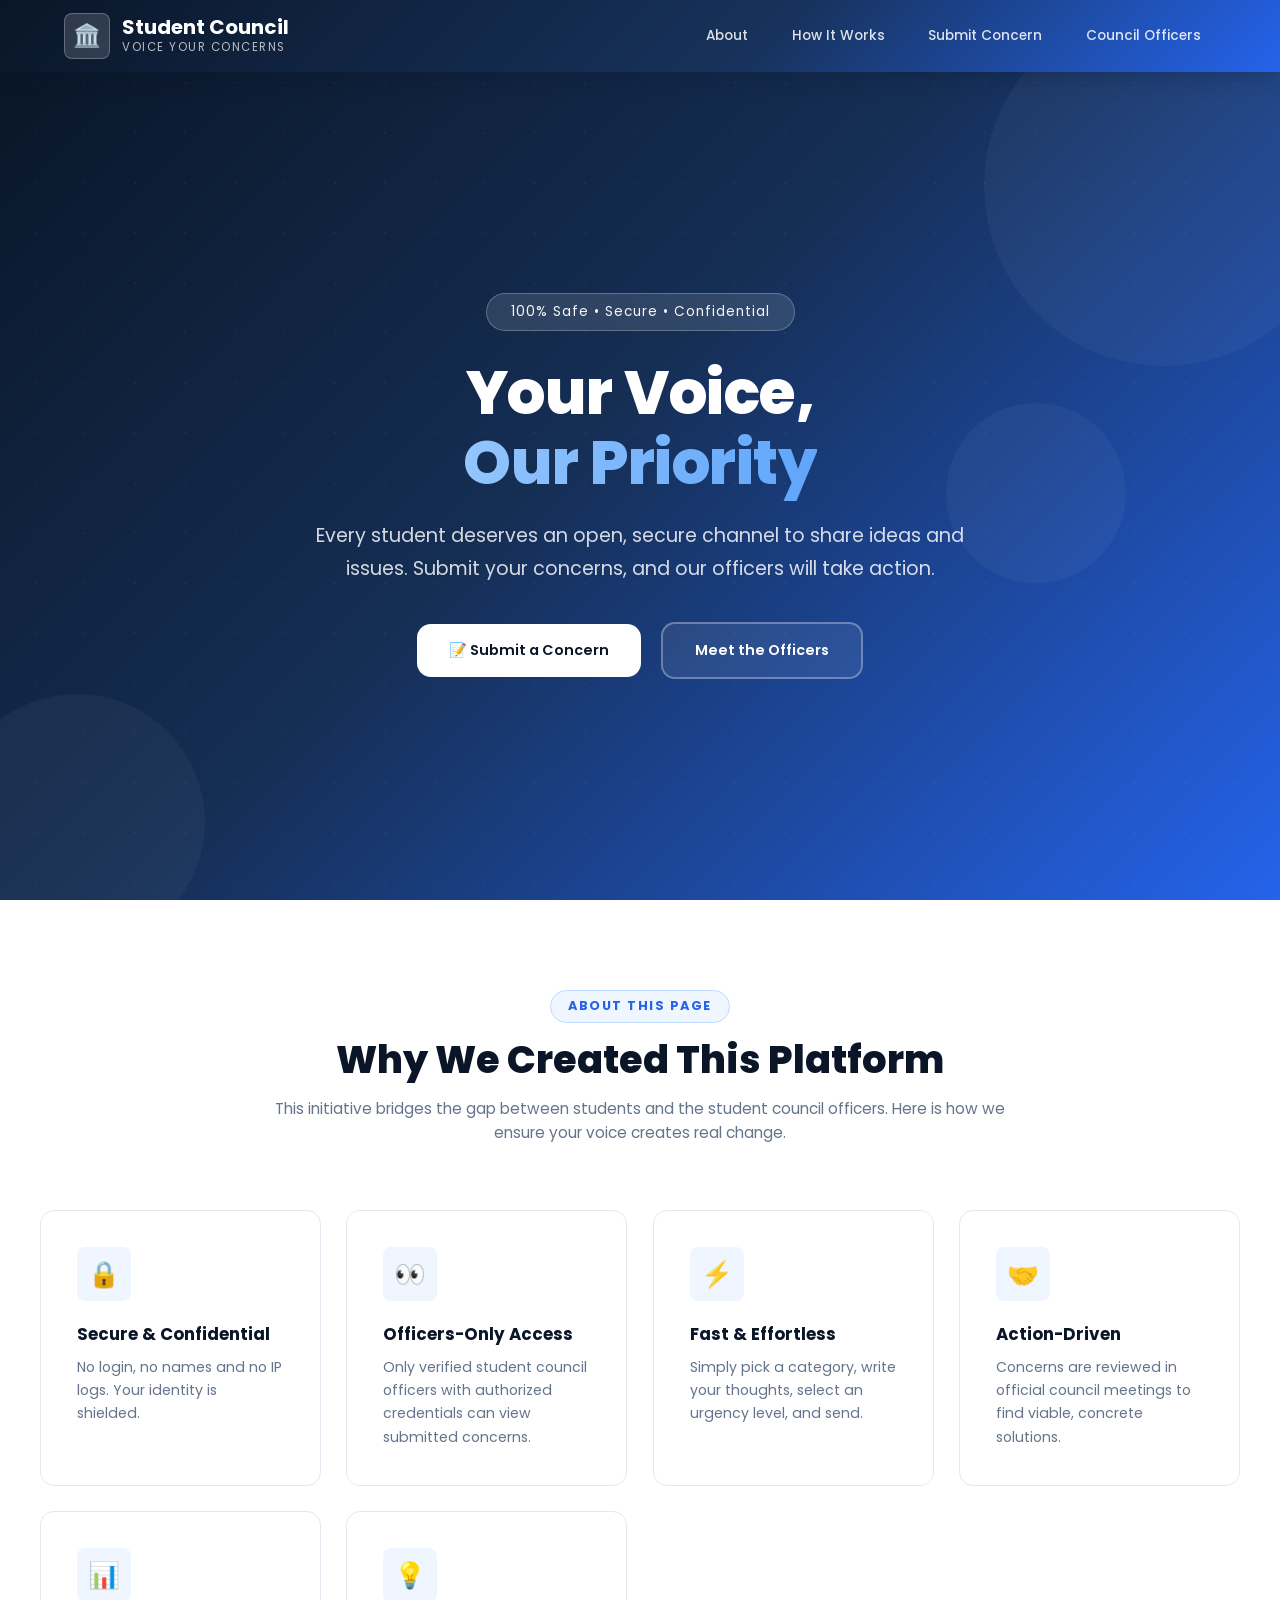
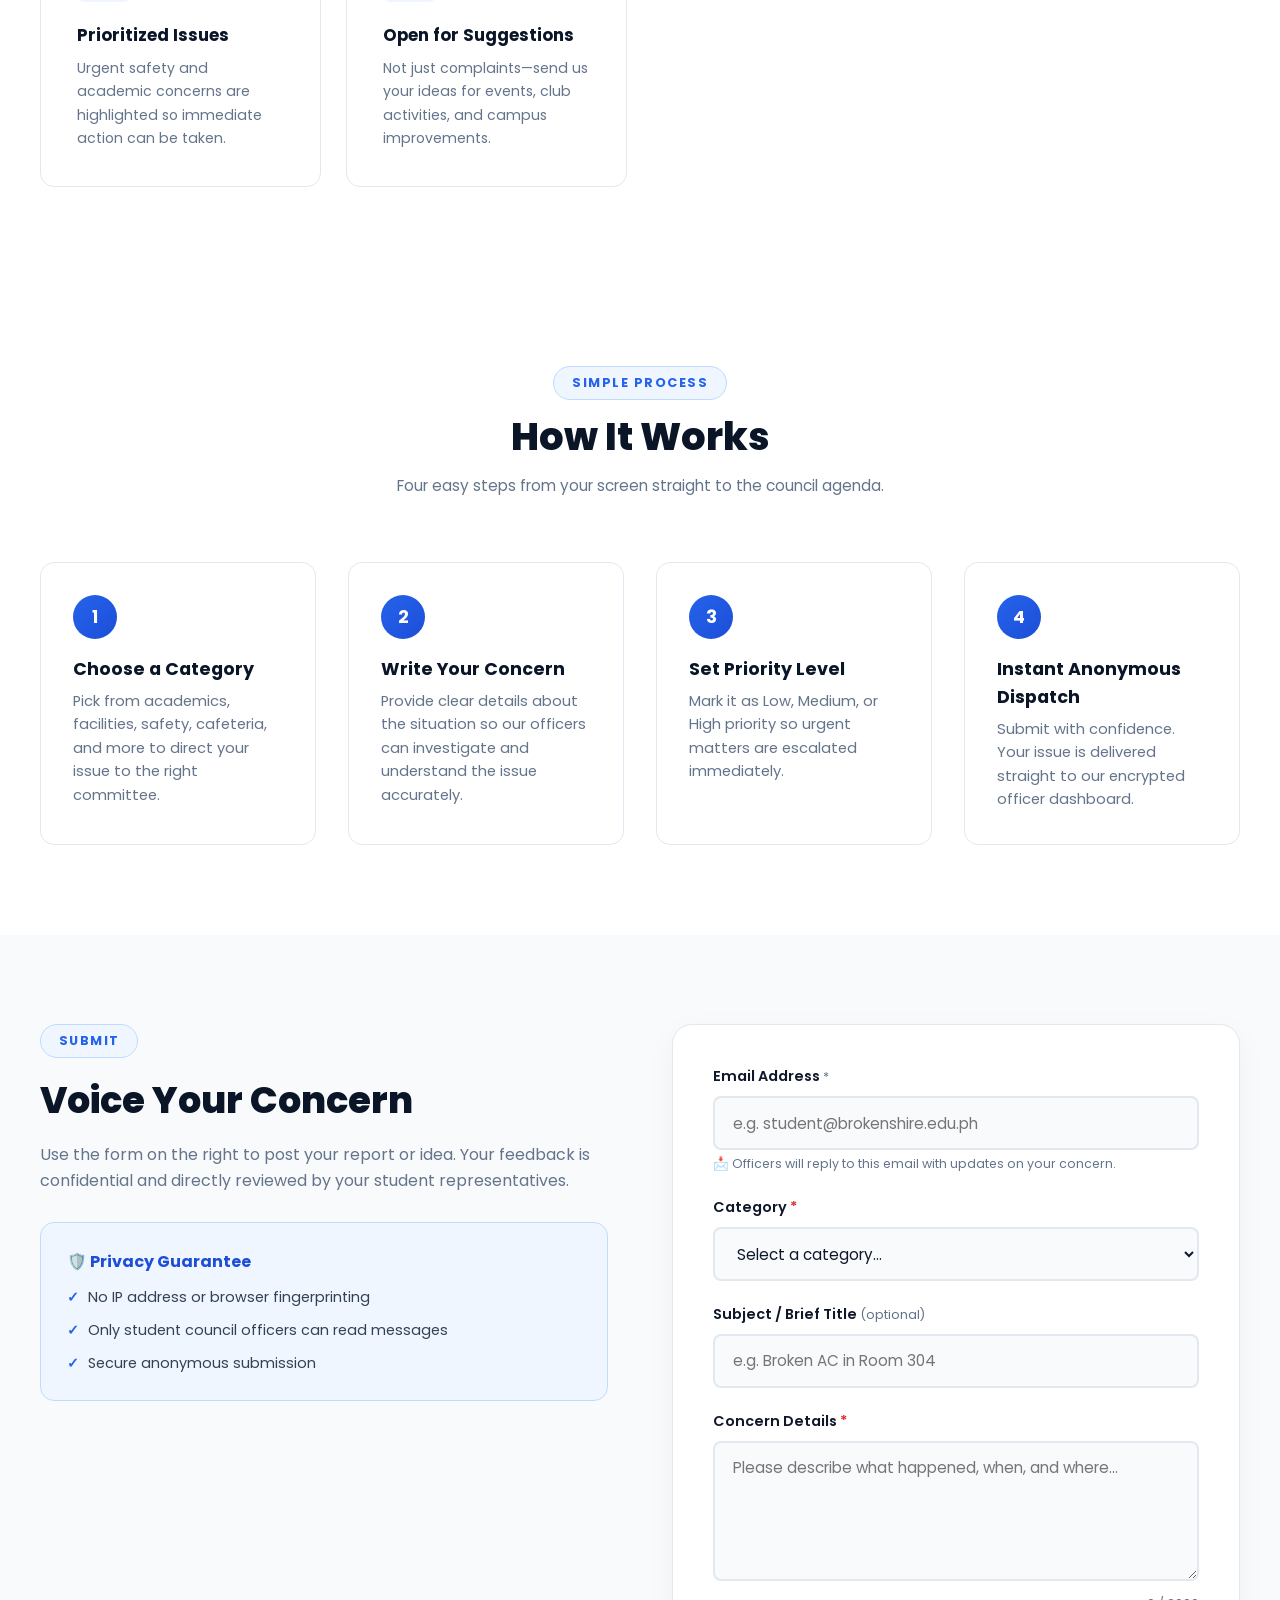
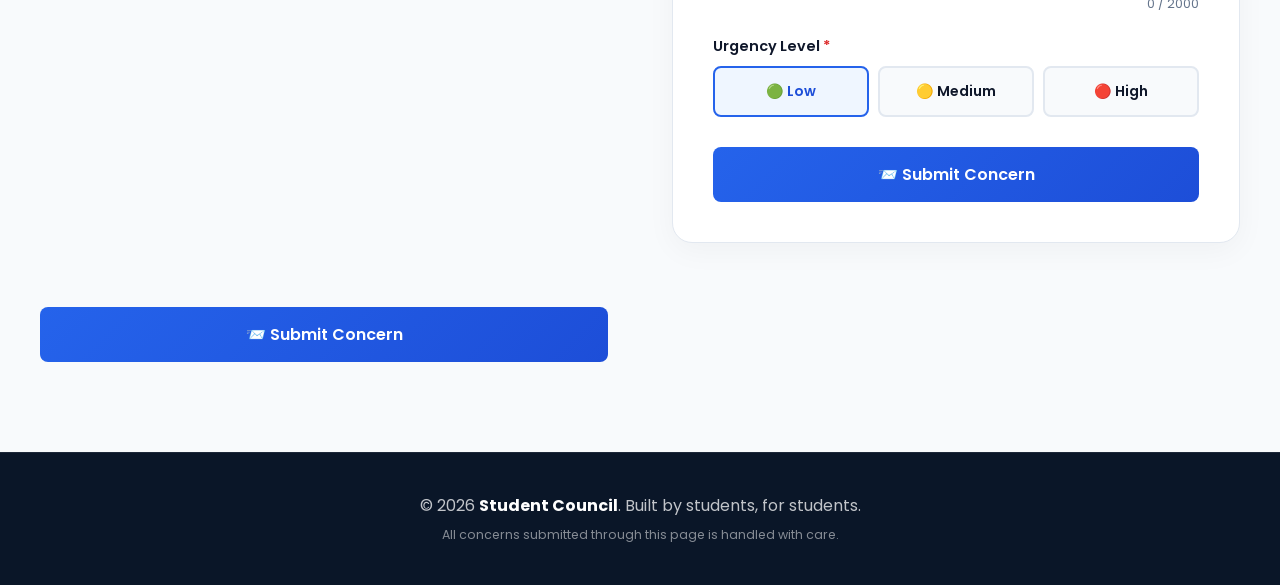
==== commit 51b96f56: "Update index.html" ====
--- a/index.html
+++ b/index.html
@@ -56,9 +56,9 @@
             </div>
 
             <div class="hero-content">
-                <div class="hero-badge">100% Safe • Anonymous • Confidential</div>
+                <div class="hero-badge">100% Safe • Secure • Confidential</div>
                 <h2>Your Voice, <br><span class="highlight">Our Priority</span></h2>
-                <p>Every student deserves an open, secure channel to share ideas and issues. Submit your concerns anonymously, and our officers will take action.</p>
+                <p>Every student deserves an open, secure channel to share ideas and issues. Submit your concerns, and our officers will take action.</p>
                 
                 <div class="hero-buttons">
                     <a href="#submit" class="btn-primary">📝 Submit a Concern</a>
@@ -79,7 +79,7 @@
                 <div class="features-grid">
                     <div class="feature-card">
                         <div class="feature-icon">🔒</div>
-                        <h3>100% Anonymous</h3>
+                        <h3>Secure & Confidential</h3>
                         <p>No login, no names and no IP logs. Your identity is shielded.</p>
                     </div>
 
@@ -169,12 +169,11 @@
                     <div class="form-info">
                         <span class="section-tag">Submit</span>
                         <h2>Voice Your Concern</h2>
-                        <p>Use the form on the right to post your anonymous report or idea. Your feedback is confidential and directly reviewed by your student representatives.</p>
+                        <p>Use the form on the right to post your report or idea. Your feedback is confidential and directly reviewed by your student representatives.</p>
 
                         <div class="privacy-card">
                             <h4>🛡️ Privacy Guarantee</h4>
                             <ul>
-                                <li>No identity or email required</li>
                                 <li>No IP address or browser fingerprinting</li>
                                 <li>Only student council officers can read messages</li>
                                 <li>Secure anonymous submission</li>
@@ -191,7 +190,7 @@
 
                                     <!-- 1. Email -->
                                     <div class="form-group">
-                                        <label for="concernEmail">Email Address <span class="required">*</span></label>
+                                        <label for="concernEmail">Email Address <span class="optional">*</span></label>
                                         <input type="email" id="concernEmail" name="entry.2028767083" placeholder="e.g. student@brokenshire.edu.ph" required>
                                         <small style="color: var(--text-muted); font-size: 0.78rem; display: block; margin-top: 4px;">
                                             📩 Officers will reply to this email with updates on your concern.
@@ -274,7 +273,7 @@
                         <div class="success-message" id="successMessage">
                             <div class="success-icon">✅</div>
                             <h3>Concern Submitted!</h3>
-                            <p>Thank you for reaching out. Your submission has been posted anonymously to the council forum.</p>
+                            <p>Thank you for reaching out. Your submission has been posted to the council forum.</p>
                             <button type="button" class="submit-another-btn" onclick="resetForm()">Submit Another Concern</button>
                         </div>
                     </div>
@@ -288,7 +287,7 @@
     <footer>
         <div class="footer-content">
             <p>© 2026 <strong>Student Council</strong>. Built by students, for students.</p>
-            <p class="footer-sub">All concerns submitted through this page remain strictly anonymous.</p>
+            <p class="footer-sub">All concerns submitted through this page is handled with care.</p>
         </div>
     </footer>
 
@@ -297,4 +296,4 @@
 
     <script src="scripts.js"></script>
 </body>
-</html>+</html>
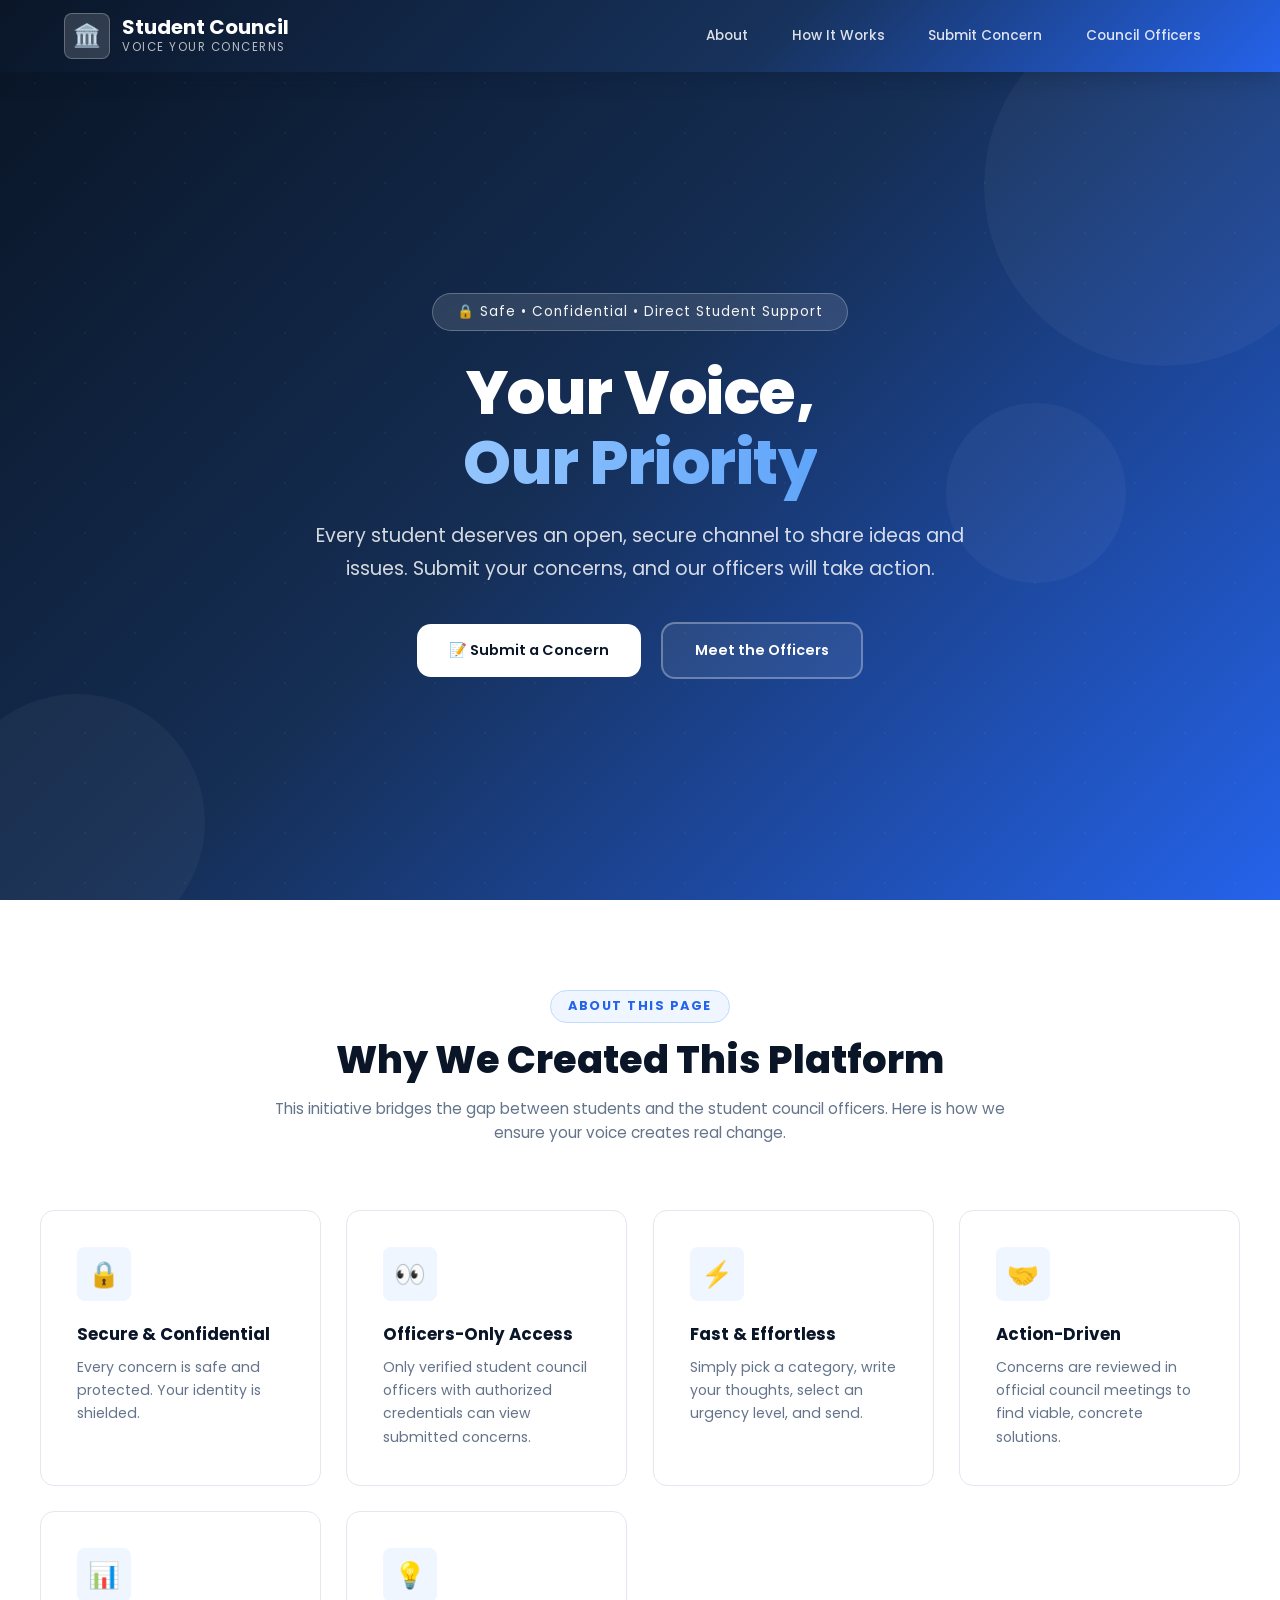
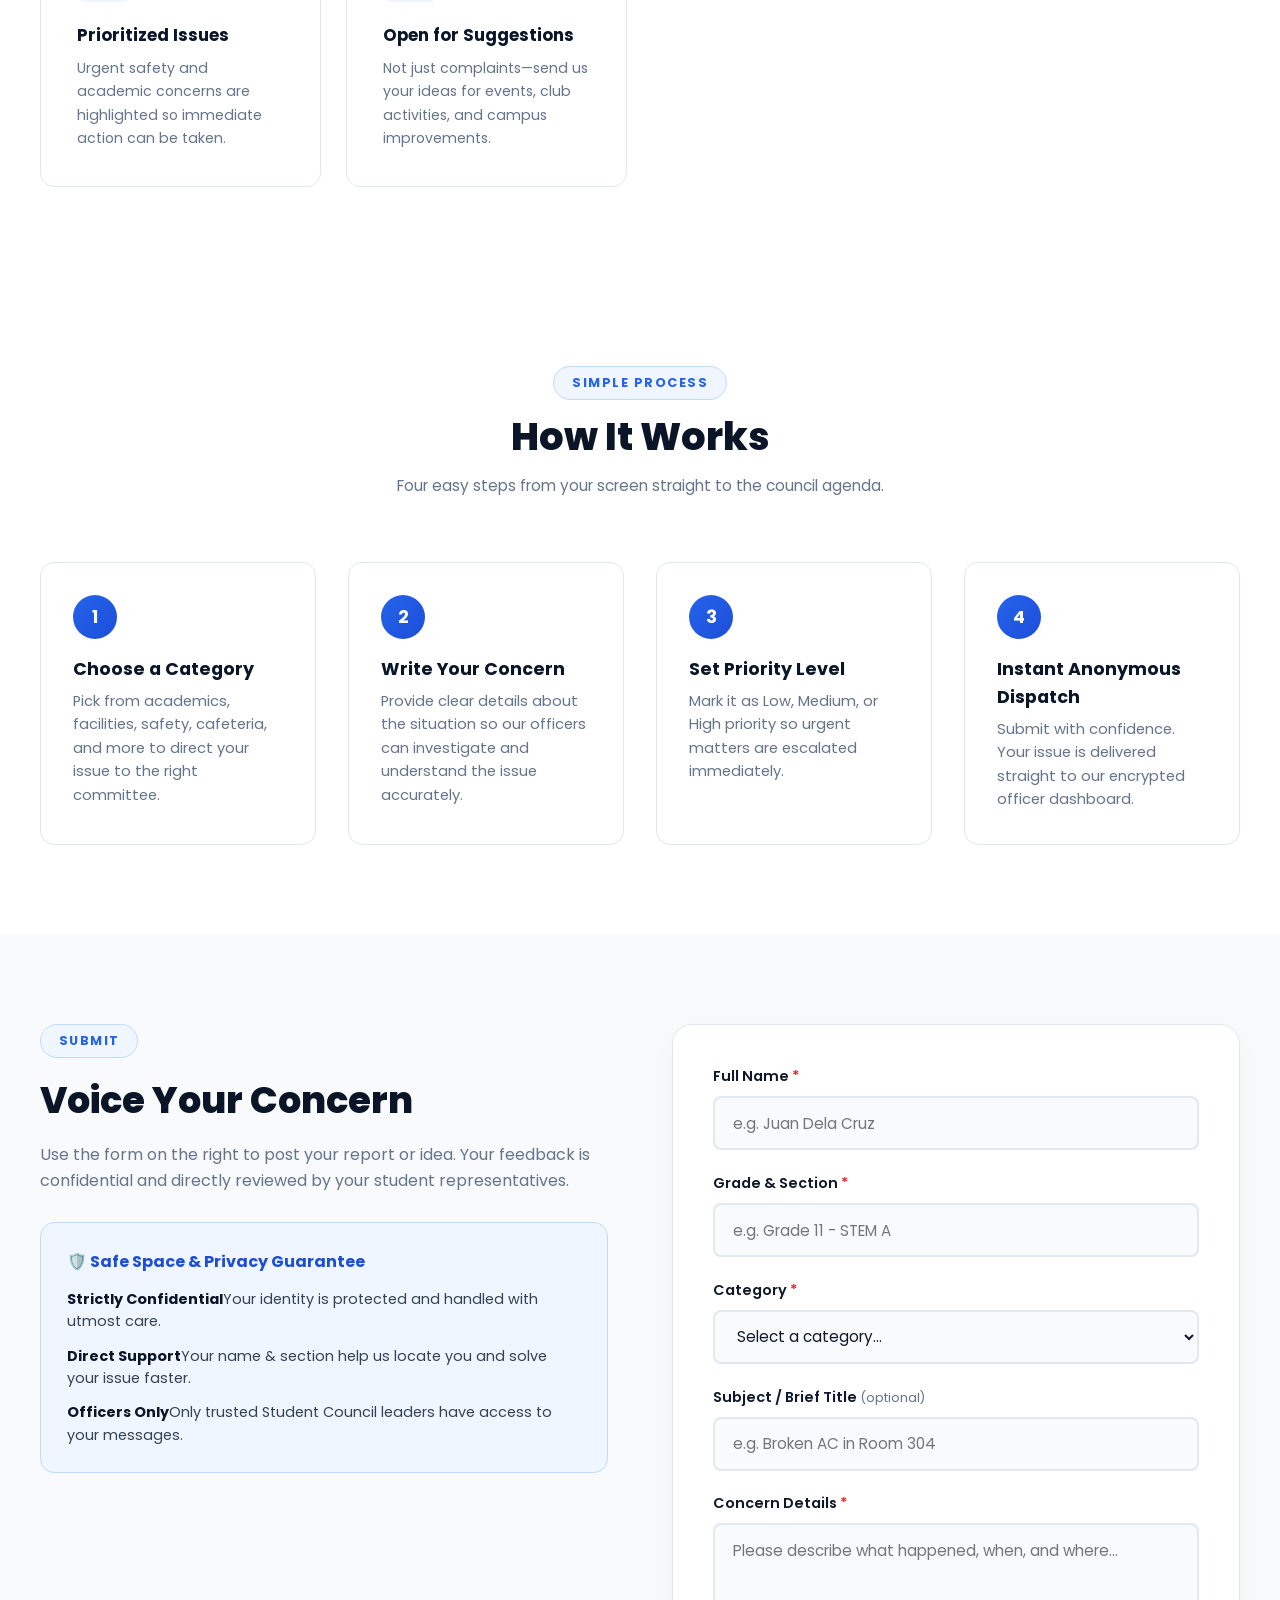
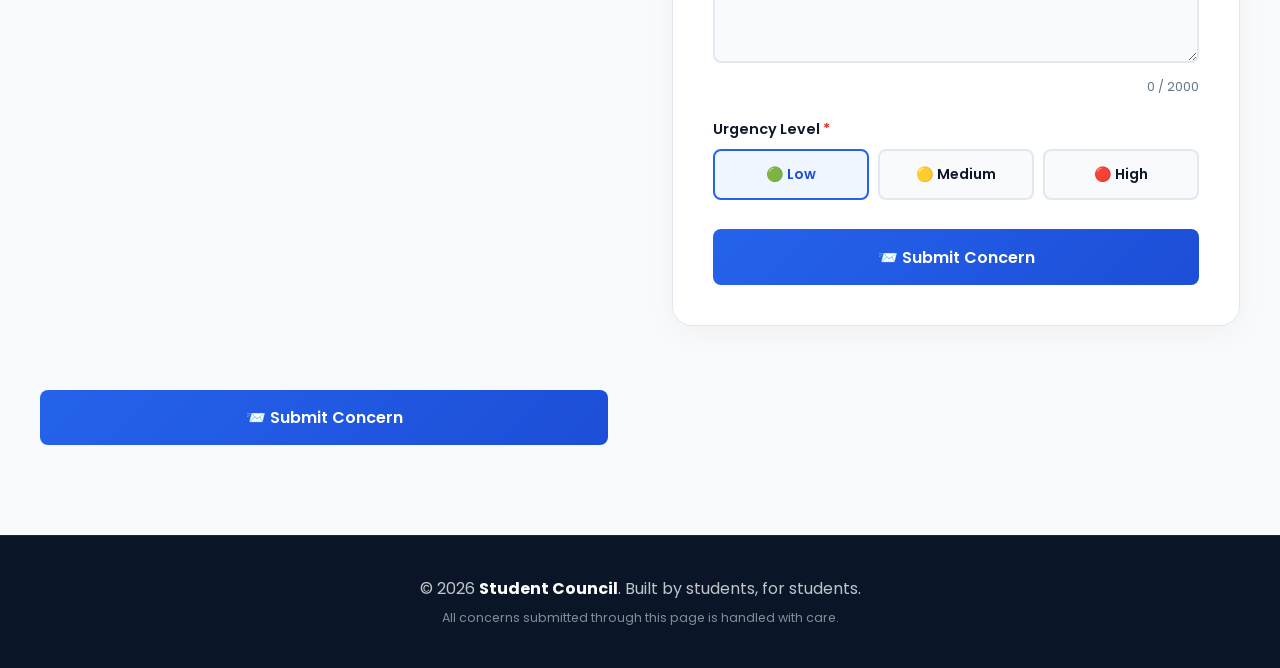
==== commit 89c613cc: "Add files via upload" ====
--- a/index.html
+++ b/index.html
@@ -56,7 +56,7 @@
             </div>
 
             <div class="hero-content">
-                <div class="hero-badge">100% Safe • Secure • Confidential</div>
+                <div class="hero-badge">🔒 Safe • Confidential • Direct Student Support</div>
                 <h2>Your Voice, <br><span class="highlight">Our Priority</span></h2>
                 <p>Every student deserves an open, secure channel to share ideas and issues. Submit your concerns, and our officers will take action.</p>
                 
@@ -80,7 +80,7 @@
                     <div class="feature-card">
                         <div class="feature-icon">🔒</div>
                         <h3>Secure & Confidential</h3>
-                        <p>No login, no names and no IP logs. Your identity is shielded.</p>
+                        <p>Every concern is safe and protected. Your identity is shielded.</p>
                     </div>
 
                     <div class="feature-card">
@@ -172,11 +172,11 @@
                         <p>Use the form on the right to post your report or idea. Your feedback is confidential and directly reviewed by your student representatives.</p>
 
                         <div class="privacy-card">
-                            <h4>🛡️ Privacy Guarantee</h4>
+                            <h4>🛡️ Safe Space & Privacy Guarantee</h4>
                             <ul>
-                                <li>No IP address or browser fingerprinting</li>
-                                <li>Only student council officers can read messages</li>
-                                <li>Secure anonymous submission</li>
+                                <li><strong>Strictly Confidential</strong>Your identity is protected and handled with utmost care.</li>
+                                <li><strong>Direct Support</strong>Your name & section help us locate you and solve your issue faster.</li>
+                                <li><strong>Officers Only</strong>Only trusted Student Council leaders have access to your messages.</li>
                             </ul>
                         </div>
                     </div>
@@ -188,16 +188,21 @@
                                     target="hidden_iframe"
                                     onsubmit="handleFormSubmit()">
 
-                                    <!-- 1. Email -->
-                                    <div class="form-group">
-                                        <label for="concernEmail">Email Address <span class="optional">*</span></label>
-                                        <input type="email" id="concernEmail" name="entry.2028767083" placeholder="e.g. student@brokenshire.edu.ph" required>
+                                    <!-- Full Name -->
+                                    <div class="form-group">
+                                        <label for="concernName">Full Name <span class="required">*</span></label>
+                                        <input type="text" id="concernName" name="entry.2028767083" placeholder="e.g. Juan Dela Cruz">
                                         <small style="color: var(--text-muted); font-size: 0.78rem; display: block; margin-top: 4px;">
-                                            📩 Officers will reply to this email with updates on your concern.
                                         </small>
                                     </div>
 
-                                    <!-- 2. Category -->
+                                    <!-- Grade & Section -->
+                                    <div class="form-group">
+                                        <label for="concernGradeSection">Grade & Section <span class="required">*</span></label>
+                                        <input type="text" id="concernGradeSection" name="entry.2096755345" placeholder="e.g. Grade 11 - STEM A">
+                                    </div>
+
+                                    <!-- Category -->
                                     <div class="form-group">
                                         <label for="concernCategory">Category <span class="required">*</span></label>
                                         <select id="concernCategory" name="entry.187384549" required>
@@ -208,26 +213,25 @@
                                             <option value="Bullying">🚫 Bullying / Peer Issues</option>
                                             <option value="Events">🎉 School Events & Activities</option>
                                             <option value="Cafeteria">🍽️ Cafeteria & Food Services</option>
-                                            <option value="Transportation">🚌 School Bus & Transport</option>
                                             <option value="Mental Health">🧠 Wellness & Mental Health</option>
                                             <option value="Other">💡 Other Feedback / Suggestions</option>
                                         </select>
                                     </div>
 
-                                    <!-- 3. Subject -->
+                                    <!-- Subject -->
                                     <div class="form-group">
                                         <label for="concernSubject">Subject / Brief Title <span class="optional">(optional)</span></label>
                                         <input type="text" id="concernSubject" name="entry.1086539697" placeholder="e.g. Broken AC in Room 304" maxlength="100">
                                     </div>
 
-                                    <!-- 4. Concern Details -->
+                                    <!-- Concern Details -->
                                     <div class="form-group">
                                         <label for="concernDescription">Concern Details <span class="required">*</span></label>
                                         <textarea id="concernDescription" name="entry.946294162" placeholder="Please describe what happened, when, and where..." maxlength="2000" oninput="updateCharCount()" required minlength="10"></textarea>
                                         <div class="char-count"><span id="charCount">0</span> / 2000</div>
                                     </div>
 
-                                    <!-- 5. Urgency -->
+                                    <!--  Urgency -->
                                     <div class="form-group">
                                         <label>Urgency Level <span class="required">*</span></label>
                                         <div class="urgency-grid">
--- a/style.css
+++ b/style.css
@@ -745,30 +745,34 @@
     color: var(--primary-hover);
     font-size: 1rem;
     font-weight: 700;
-    margin-bottom: 0.75rem;
+    margin-bottom: 0.85rem;
+    display: flex;
+    align-items: center;
+    gap: 0.5rem;
 }
 
 .privacy-card ul {
     list-style: none;
     display: flex;
     flex-direction: column;
-    gap: 0.6rem;
+    gap: 0.75rem;
 }
 
 .privacy-card li {
     font-size: 0.9rem;
     color: #334155;
-    display: flex;
-    align-items: center;
-    gap: 0.6rem;
+    line-height: 1.55;
+    display: block; 
 }
 
 .privacy-card li::before {
-    content: '✓';
-    color: var(--primary);
-    font-weight: 800;
-}
-
+    content: none !important;
+}
+
+.privacy-card li strong {
+    color: var(--dark-bg);
+    font-weight: 700;
+}
 /* Form Container */
 .concern-form {
     background: var(--white);
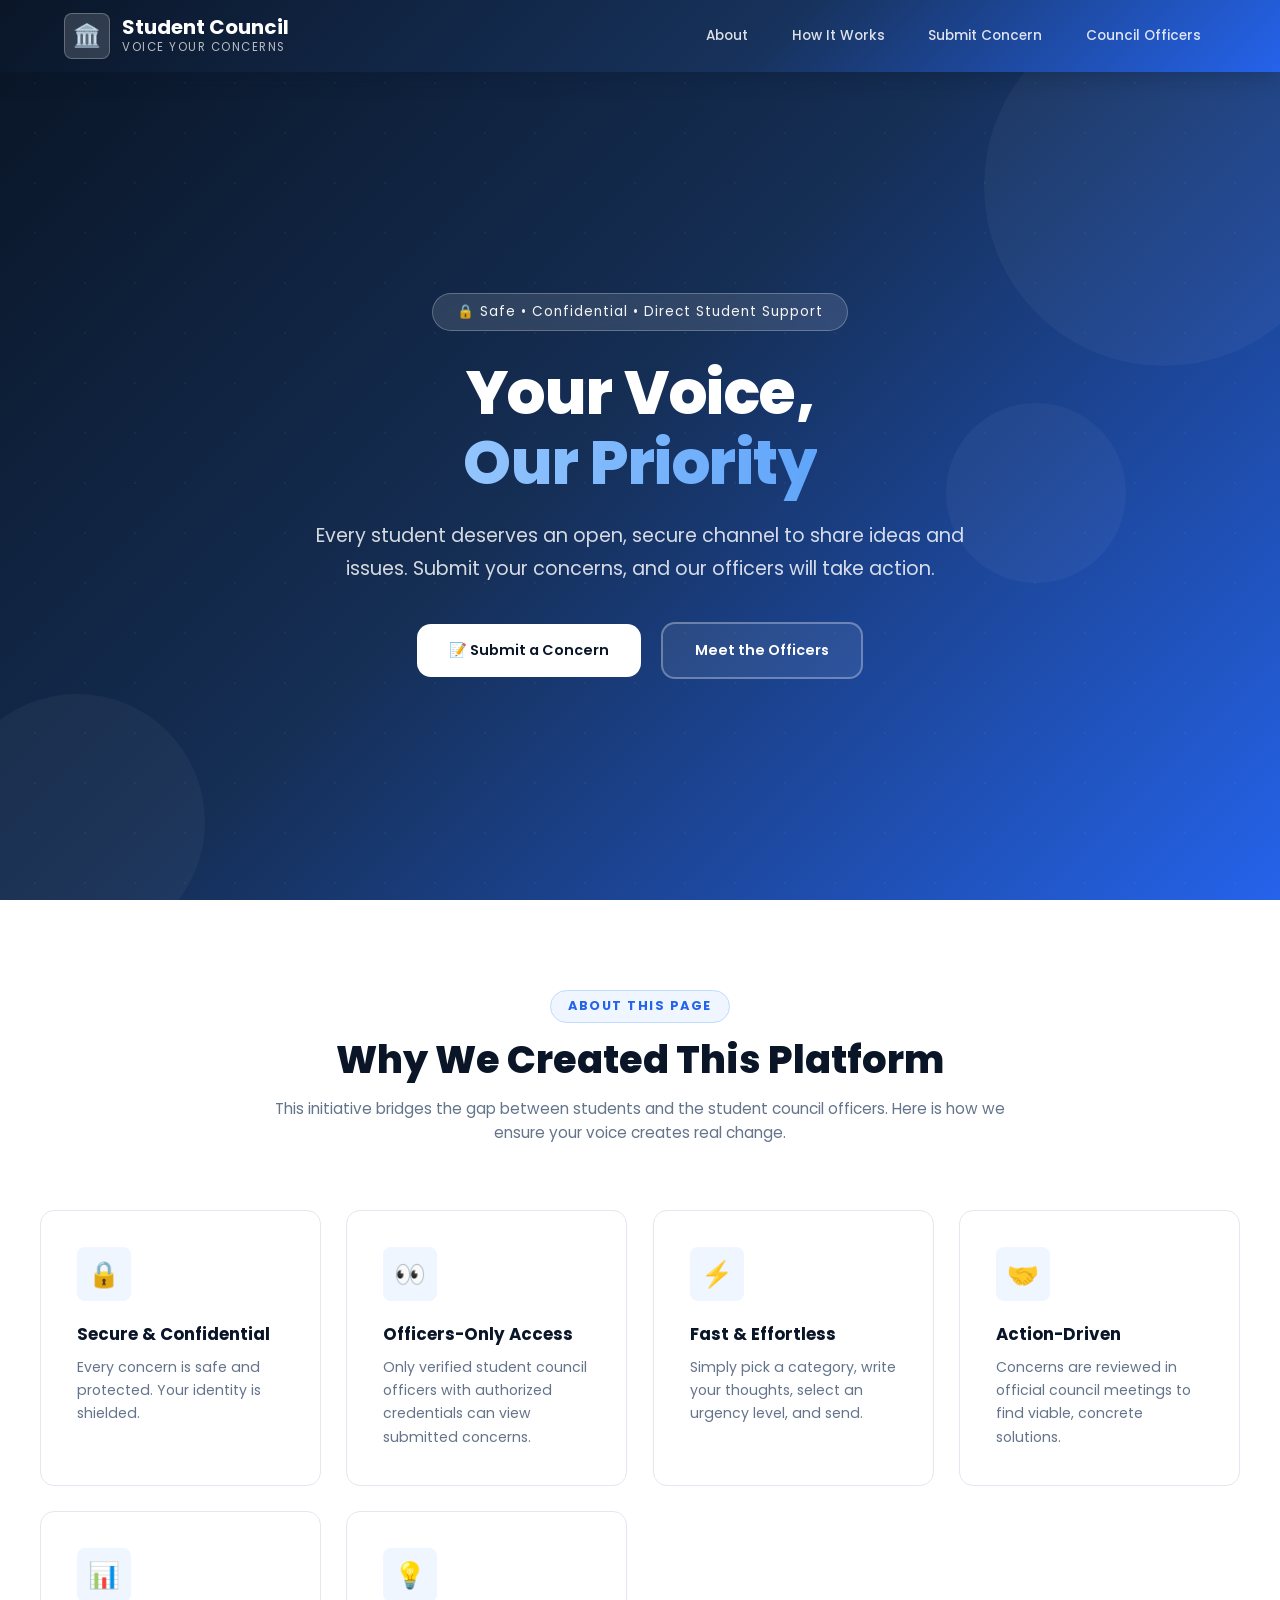
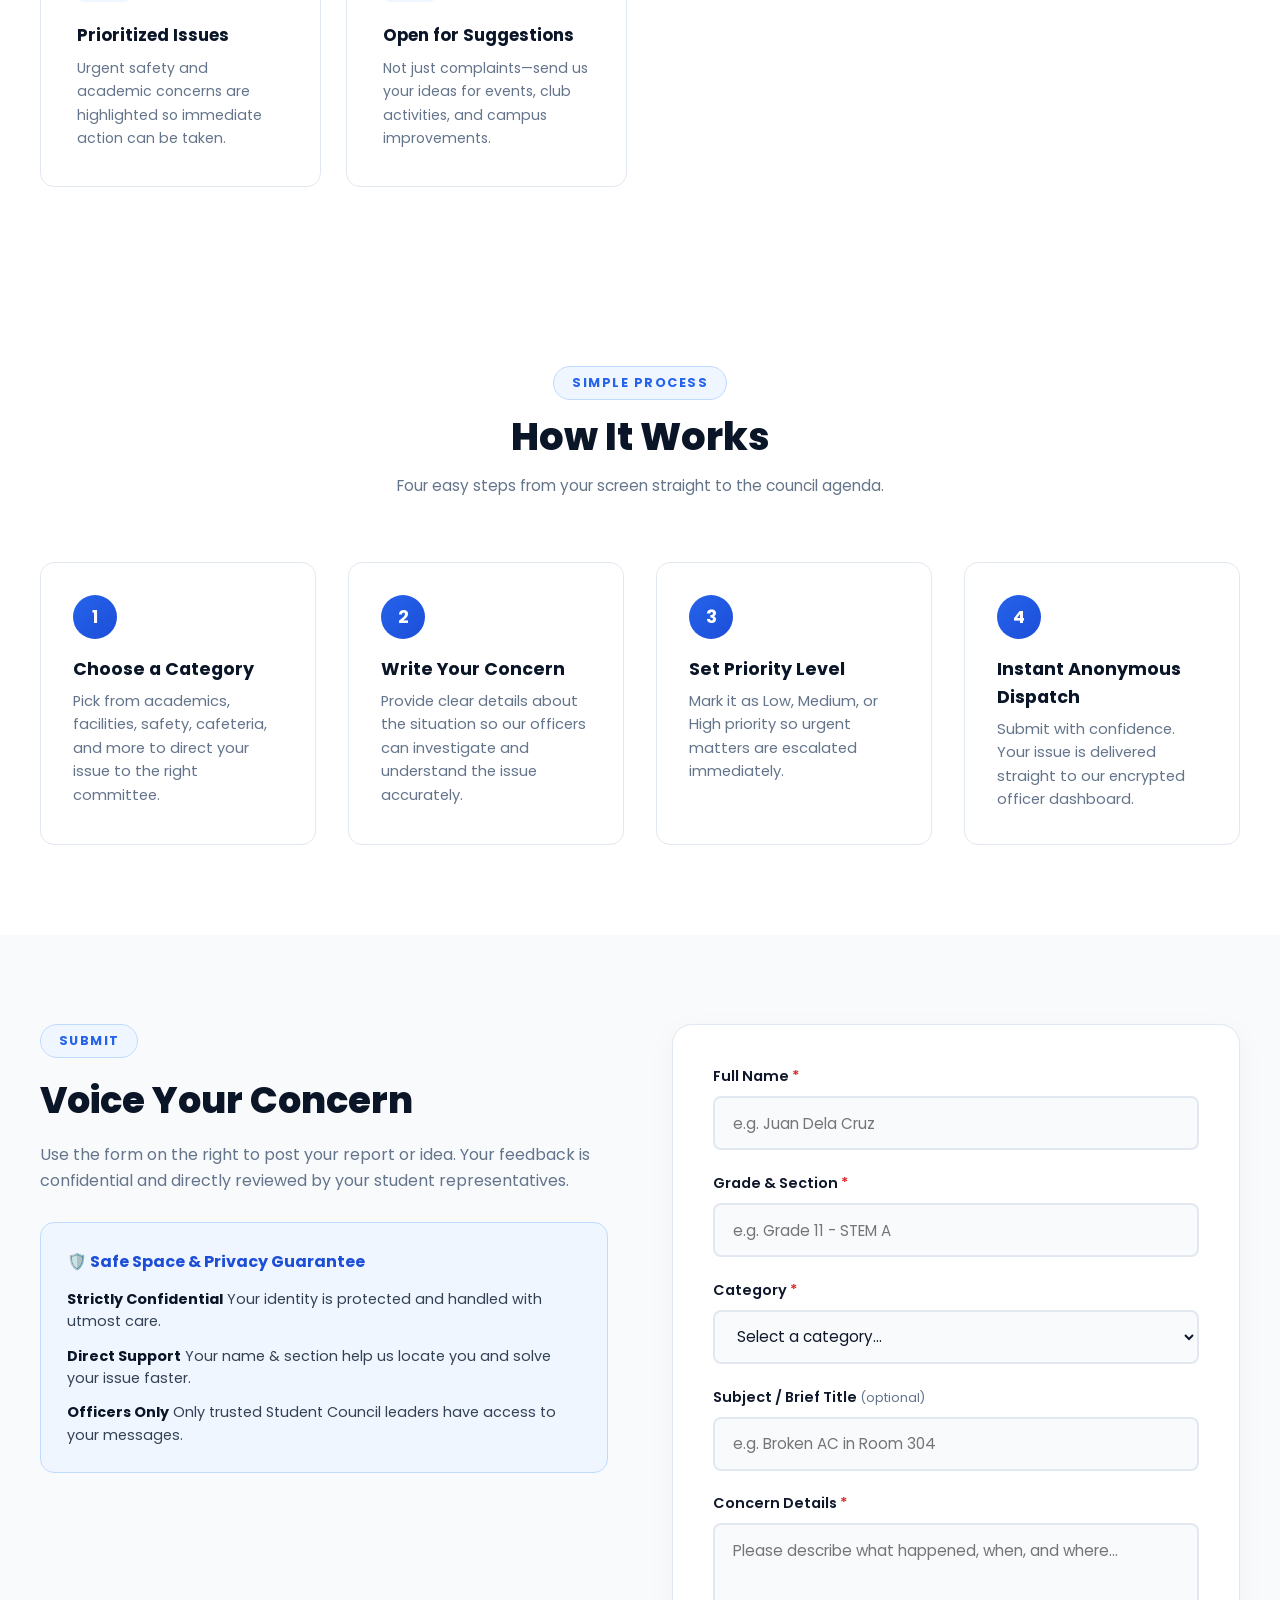
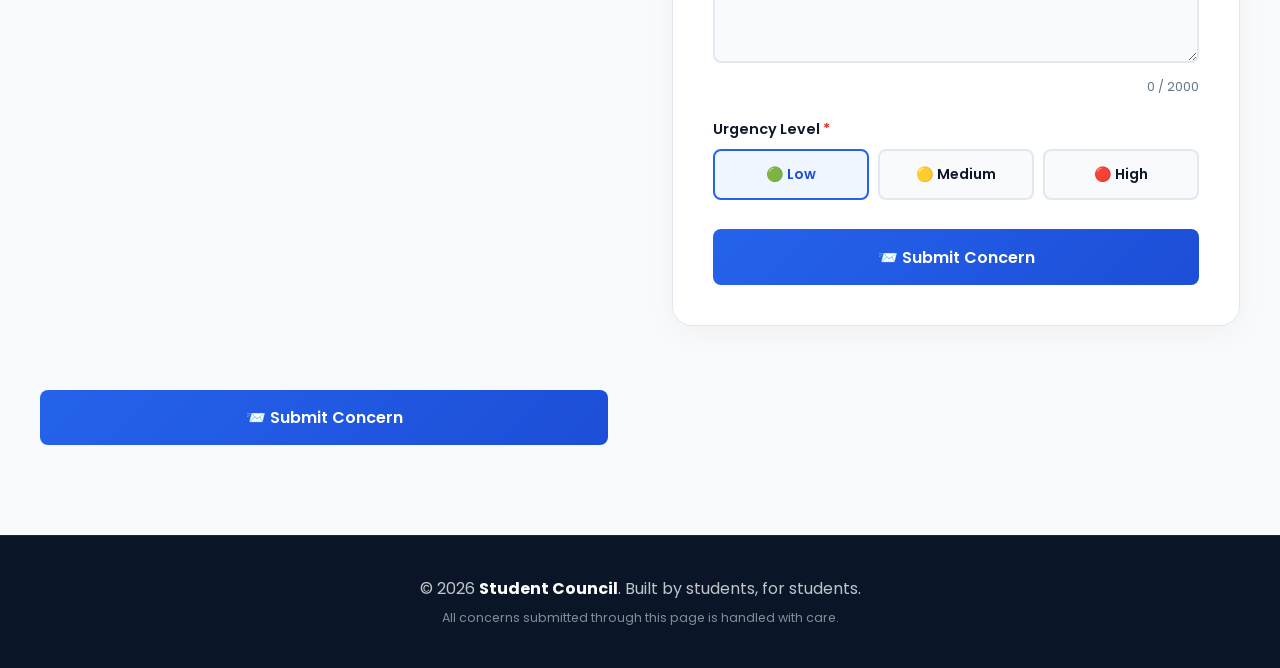
==== commit 51c8d1e7: "Add files via upload" ====
--- a/index.html
+++ b/index.html
@@ -174,9 +174,9 @@
                         <div class="privacy-card">
                             <h4>🛡️ Safe Space & Privacy Guarantee</h4>
                             <ul>
-                                <li><strong>Strictly Confidential</strong>Your identity is protected and handled with utmost care.</li>
-                                <li><strong>Direct Support</strong>Your name & section help us locate you and solve your issue faster.</li>
-                                <li><strong>Officers Only</strong>Only trusted Student Council leaders have access to your messages.</li>
+                                <li><strong>Strictly Confidential</strong>  Your identity is protected and handled with utmost care.</li>
+                                <li><strong>Direct Support</strong> Your name & section help us locate you and solve your issue faster.</li>
+                                <li><strong>Officers Only</strong>  Only trusted Student Council leaders have access to your messages.</li>
                             </ul>
                         </div>
                     </div>
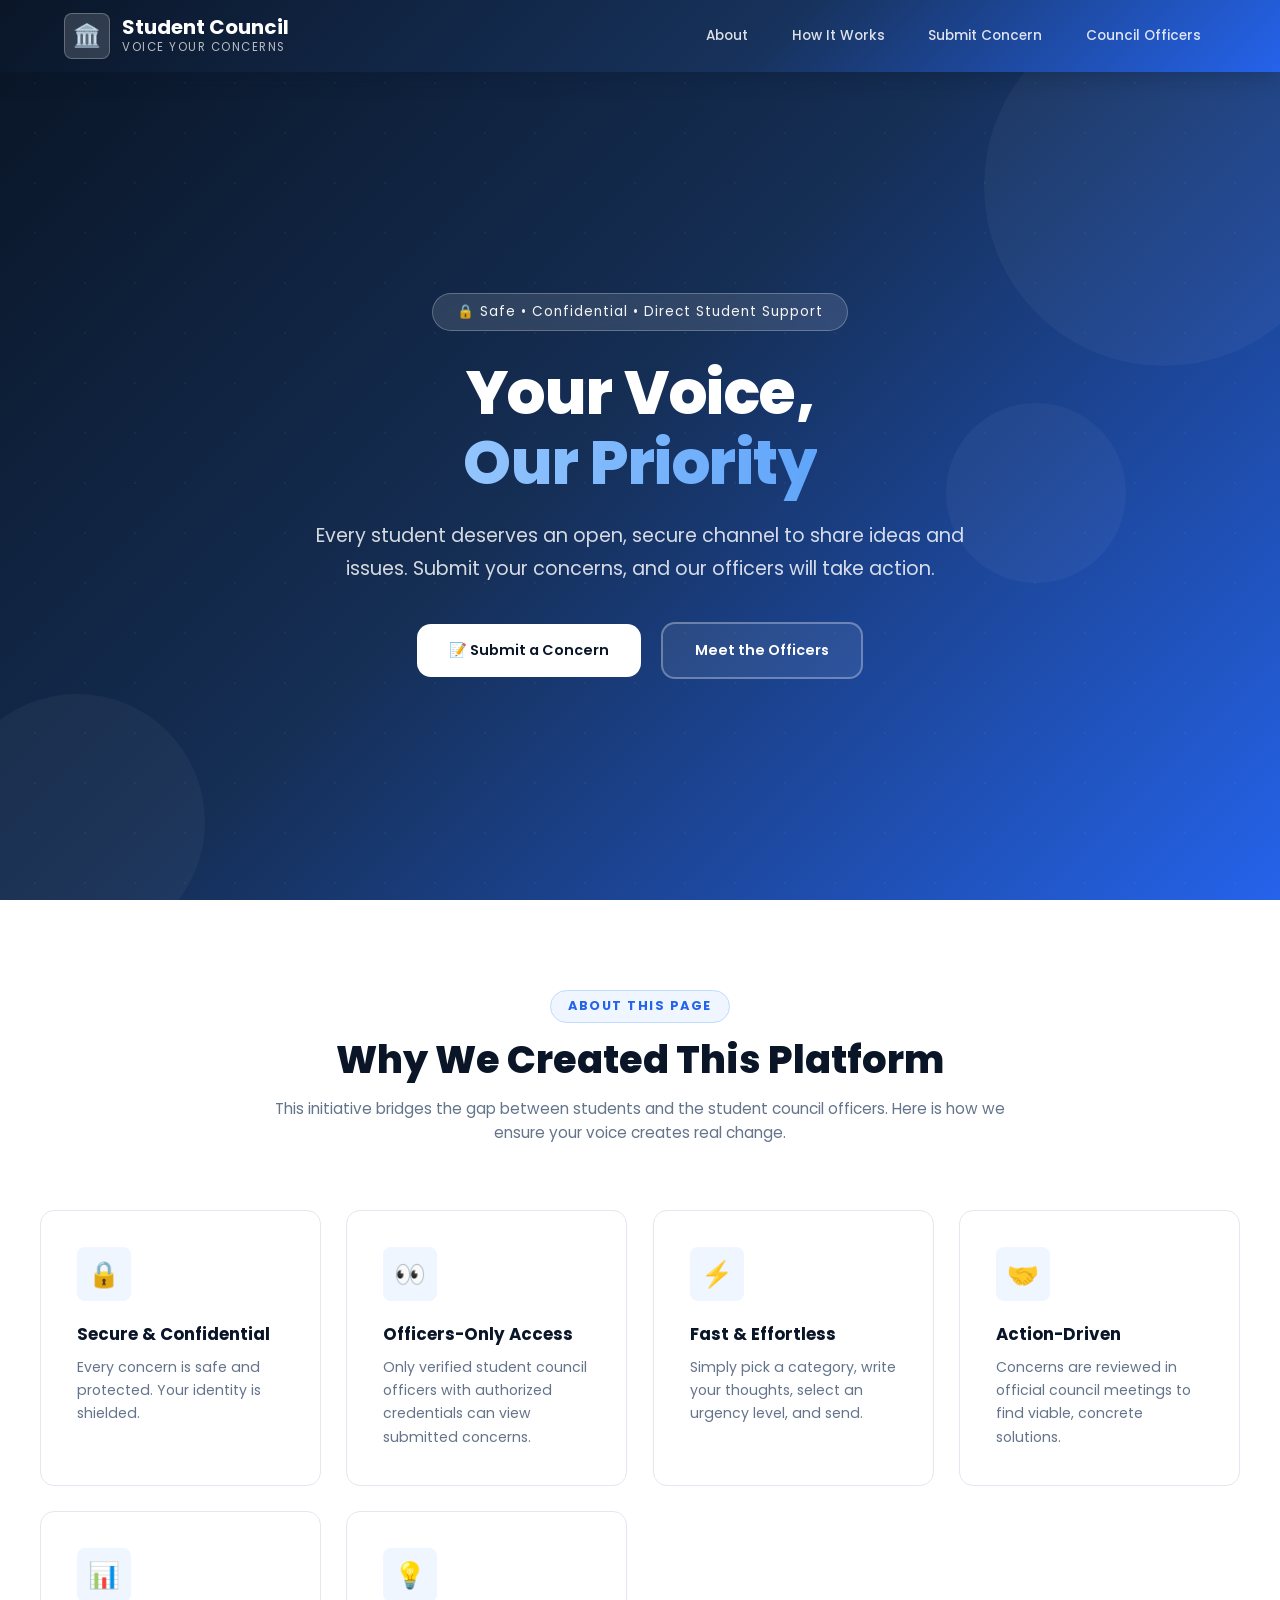
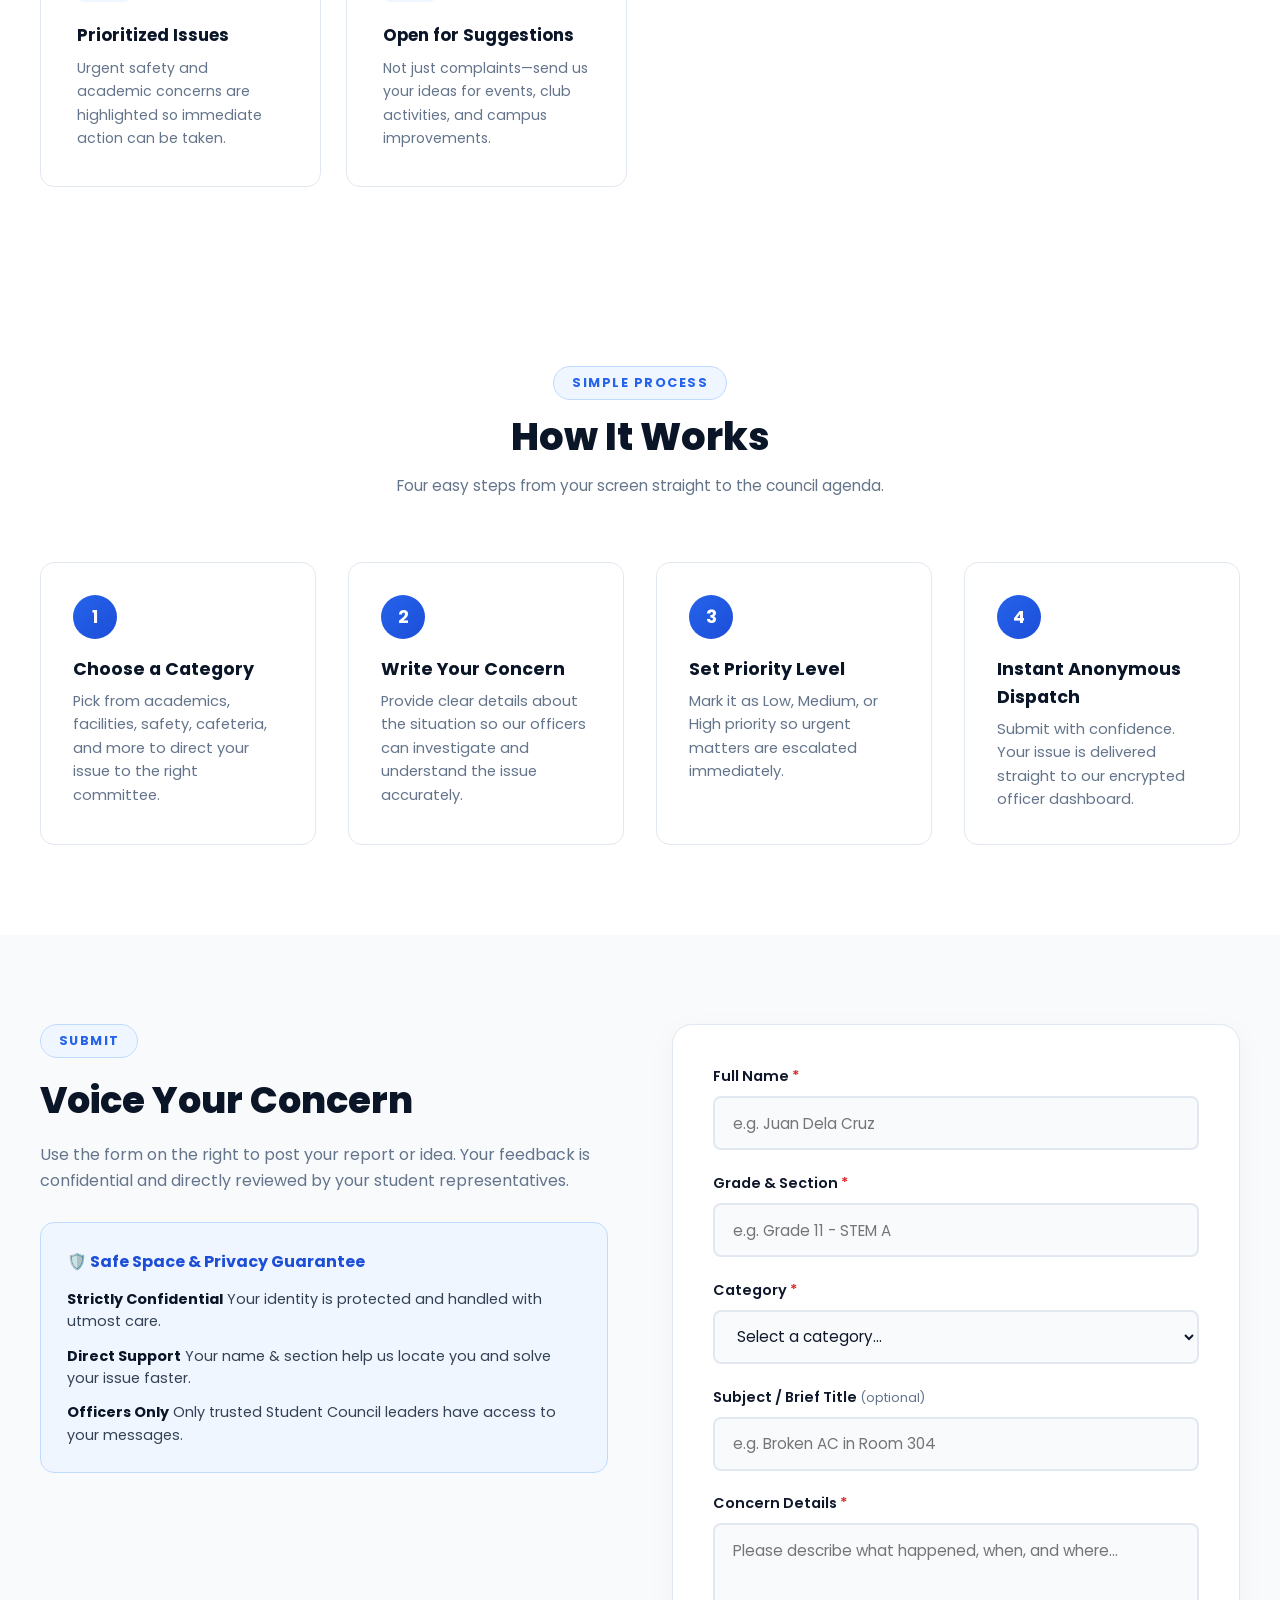
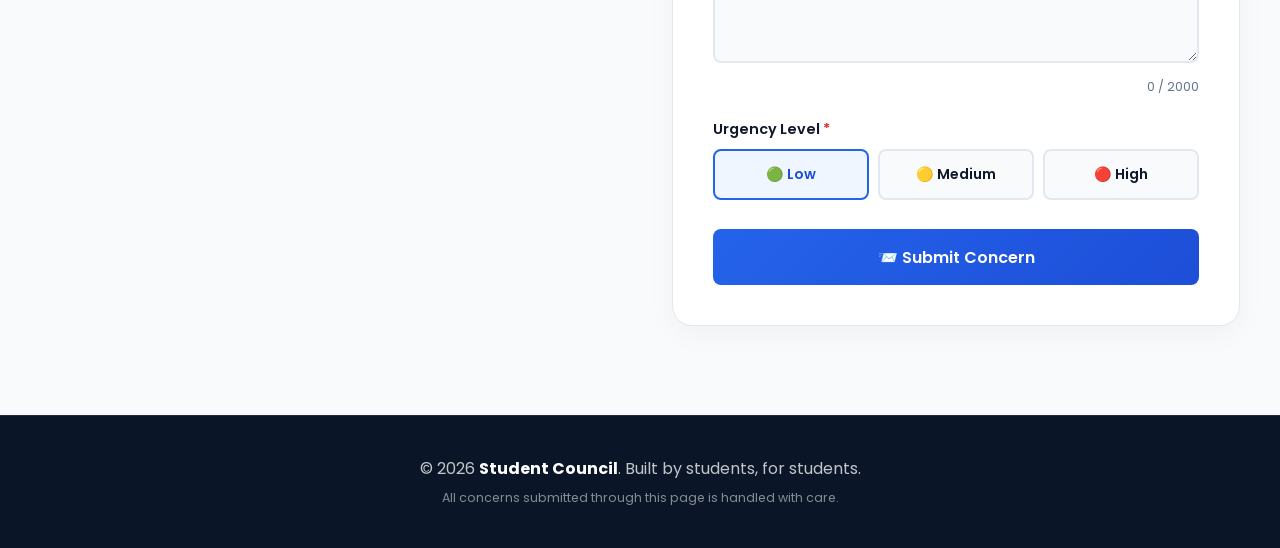
==== commit 2ea6ab0d: "Add files via upload" ====
--- a/index.html
+++ b/index.html
@@ -181,107 +181,89 @@
                         </div>
                     </div>
 
-                            <div class="form-wrapper">
-                                <form class="concern-form" id="concernForm"
-                                    action="https://docs.google.com/forms/d/e/1FAIpQLSfiI488OKEk8s4dcXwMf57_jfFyxImqza_k_ptPrbF-Qa3zZg/formResponse"
-                                    method="POST"
-                                    target="hidden_iframe"
-                                    onsubmit="handleFormSubmit()">
-
-                                    <!-- Full Name -->
-                                    <div class="form-group">
-                                        <label for="concernName">Full Name <span class="required">*</span></label>
-                                        <input type="text" id="concernName" name="entry.2028767083" placeholder="e.g. Juan Dela Cruz">
-                                        <small style="color: var(--text-muted); font-size: 0.78rem; display: block; margin-top: 4px;">
-                                        </small>
-                                    </div>
-
-                                    <!-- Grade & Section -->
-                                    <div class="form-group">
-                                        <label for="concernGradeSection">Grade & Section <span class="required">*</span></label>
-                                        <input type="text" id="concernGradeSection" name="entry.2096755345" placeholder="e.g. Grade 11 - STEM A">
-                                    </div>
-
-                                    <!-- Category -->
-                                    <div class="form-group">
-                                        <label for="concernCategory">Category <span class="required">*</span></label>
-                                        <select id="concernCategory" name="entry.187384549" required>
-                                            <option value="" disabled selected>Select a category...</option>
-                                            <option value="Academics">📚 Academics & Curriculum</option>
-                                            <option value="Facilities">🏫 Campus Facilities & Restrooms</option>
-                                            <option value="Safety">🛡️ Safety & Security</option>
-                                            <option value="Bullying">🚫 Bullying / Peer Issues</option>
-                                            <option value="Events">🎉 School Events & Activities</option>
-                                            <option value="Cafeteria">🍽️ Cafeteria & Food Services</option>
-                                            <option value="Mental Health">🧠 Wellness & Mental Health</option>
-                                            <option value="Other">💡 Other Feedback / Suggestions</option>
-                                        </select>
-                                    </div>
-
-                                    <!-- Subject -->
-                                    <div class="form-group">
-                                        <label for="concernSubject">Subject / Brief Title <span class="optional">(optional)</span></label>
-                                        <input type="text" id="concernSubject" name="entry.1086539697" placeholder="e.g. Broken AC in Room 304" maxlength="100">
-                                    </div>
-
-                                    <!-- Concern Details -->
-                                    <div class="form-group">
-                                        <label for="concernDescription">Concern Details <span class="required">*</span></label>
-                                        <textarea id="concernDescription" name="entry.946294162" placeholder="Please describe what happened, when, and where..." maxlength="2000" oninput="updateCharCount()" required minlength="10"></textarea>
-                                        <div class="char-count"><span id="charCount">0</span> / 2000</div>
-                                    </div>
-
-                                    <!--  Urgency -->
-                                    <div class="form-group">
-                                        <label>Urgency Level <span class="required">*</span></label>
-                                        <div class="urgency-grid">
-                                            <label class="urgency-btn">
-                                                <input type="radio" name="entry.1825847816" value="Low" checked>
-                                                <span class="btn-label low">🟢 Low</span>
-                                            </label>
-                                            <label class="urgency-btn">
-                                                <input type="radio" name="entry.1825847816" value="Medium">
-                                                <span class="btn-label med">🟡 Medium</span>
-                                            </label>
-                                            <label class="urgency-btn">
-                                                <input type="radio" name="entry.1825847816" value="High">
-                                                <span class="btn-label high">🔴 High</span>
-                                            </label>
-                                        </div>
-                                    </div>
-
-                                    <button type="submit" class="submit-btn" id="submitBtn">
-                                        <span>📨 Submit Concern</span>
-                                    </button>
-                                </form>
-
-                                <!-- Invisible iframe -->
-                                <iframe name="hidden_iframe" id="hidden_iframe" style="position:absolute;width:0;height:0;border:0;"></iframe>
-
-                                <!-- Success Card -->
-                                <div class="success-message" id="successMessage">
-                                    <div class="success-icon">✅</div>
-                                    <h3>Concern Submitted!</h3>
-                                    <p>Thank you for reaching out. Officers will reply to your email with updates.</p>
-                                    <button type="button" class="submit-another-btn" onclick="resetForm()">Submit Another Concern</button>
+                    <div class="form-wrapper">
+                        <form class="concern-form" id="concernForm" 
+                            action="https://docs.google.com/forms/d/e/1FAIpQLSfiI488OKEk8s4dcXwMf57_jfFyxImqza_k_ptPrbF-Qa3zZg/formResponse" 
+                            method="POST" 
+                            target="hidden_iframe" 
+                            onsubmit="return handleFormSubmit(event)">
+
+                            <!-- Full Name -->
+                            <div class="form-group">
+                                <label for="concernName">Full Name <span class="required">*</span></label>
+                                <input type="text" id="concernName" name="entry.2028767083" placeholder="e.g. Juan Dela Cruz" required>
+                            </div>
+
+                            <!-- Grade & Section -->
+                            <div class="form-group">
+                                <label for="concernGradeSection">Grade & Section <span class="required">*</span></label>
+                                <input type="text" id="concernGradeSection" name="entry.2096755345" placeholder="e.g. Grade 11 - STEM A" required>
+                            </div>
+
+                            <!-- Category -->
+                            <div class="form-group">
+                                <label for="concernCategory">Category <span class="required">*</span></label>
+                                <select id="concernCategory" name="entry.187384549" required>
+                                    <option value="" disabled selected>Select a category...</option>
+                                    <option value="Academics">📚 Academics & Curriculum</option>
+                                    <option value="Facilities">🏫 Campus Facilities & Restrooms</option>
+                                    <option value="Safety">🛡️ Safety & Security</option>
+                                    <option value="Bullying">🚫 Bullying / Peer Issues</option>
+                                    <option value="Events">🎉 School Events & Activities</option>
+                                    <option value="Cafeteria">🍽️ Cafeteria & Food Services</option>
+                                    <option value="Mental Health">🧠 Wellness & Mental Health</option>
+                                    <option value="Other">💡 Other Feedback / Suggestions</option>
+                                </select>
+                            </div>
+
+                            <!-- Subject -->
+                            <div class="form-group">
+                                <label for="concernSubject">Subject / Brief Title <span class="optional">(optional)</span></label>
+                                <input type="text" id="concernSubject" name="entry.1086539697" placeholder="e.g. Broken AC in Room 304" maxlength="100">
+                            </div>
+
+                            <!-- Concern Details -->
+                            <div class="form-group">
+                                <label for="concernDescription">Concern Details <span class="required">*</span></label>
+                                <textarea id="concernDescription" name="entry.946294162" placeholder="Please describe what happened, when, and where..." maxlength="2000" oninput="updateCharCount()" required minlength="10"></textarea>
+                                <div class="char-count"><span id="charCount">0</span> / 2000</div>
+                            </div>
+
+                            <!-- Urgency -->
+                            <div class="form-group">
+                                <label>Urgency Level <span class="required">*</span></label>
+                                <div class="urgency-grid">
+                                    <label class="urgency-btn">
+                                        <input type="radio" name="entry.1825847816" value="Low" checked>
+                                        <span class="btn-label low">🟢 Low</span>
+                                    </label>
+                                    <label class="urgency-btn">
+                                        <input type="radio" name="entry.1825847816" value="Medium">
+                                        <span class="btn-label med">🟡 Medium</span>
+                                    </label>
+                                    <label class="urgency-btn">
+                                        <input type="radio" name="entry.1825847816" value="High">
+                                        <span class="btn-label high">🔴 High</span>
+                                    </label>
                                 </div>
                             </div>
+
                             <button type="submit" class="submit-btn" id="submitBtn">
                                 <span>📨 Submit Concern</span>
                             </button>
                         </form>
 
+                        <!-- Invisible iframe -->
                         <iframe name="hidden_iframe" id="hidden_iframe" style="position:absolute;width:0;height:0;border:0;"></iframe>
 
                         <!-- Success Message Card -->
                         <div class="success-message" id="successMessage">
                             <div class="success-icon">✅</div>
                             <h3>Concern Submitted!</h3>
-                            <p>Thank you for reaching out. Your submission has been posted to the council forum.</p>
+                            <p>Thank you for reaching out. Your submission has been delivered to the student council.</p>
                             <button type="button" class="submit-another-btn" onclick="resetForm()">Submit Another Concern</button>
                         </div>
                     </div>
-
                 </div>
             </div>
         </section> 
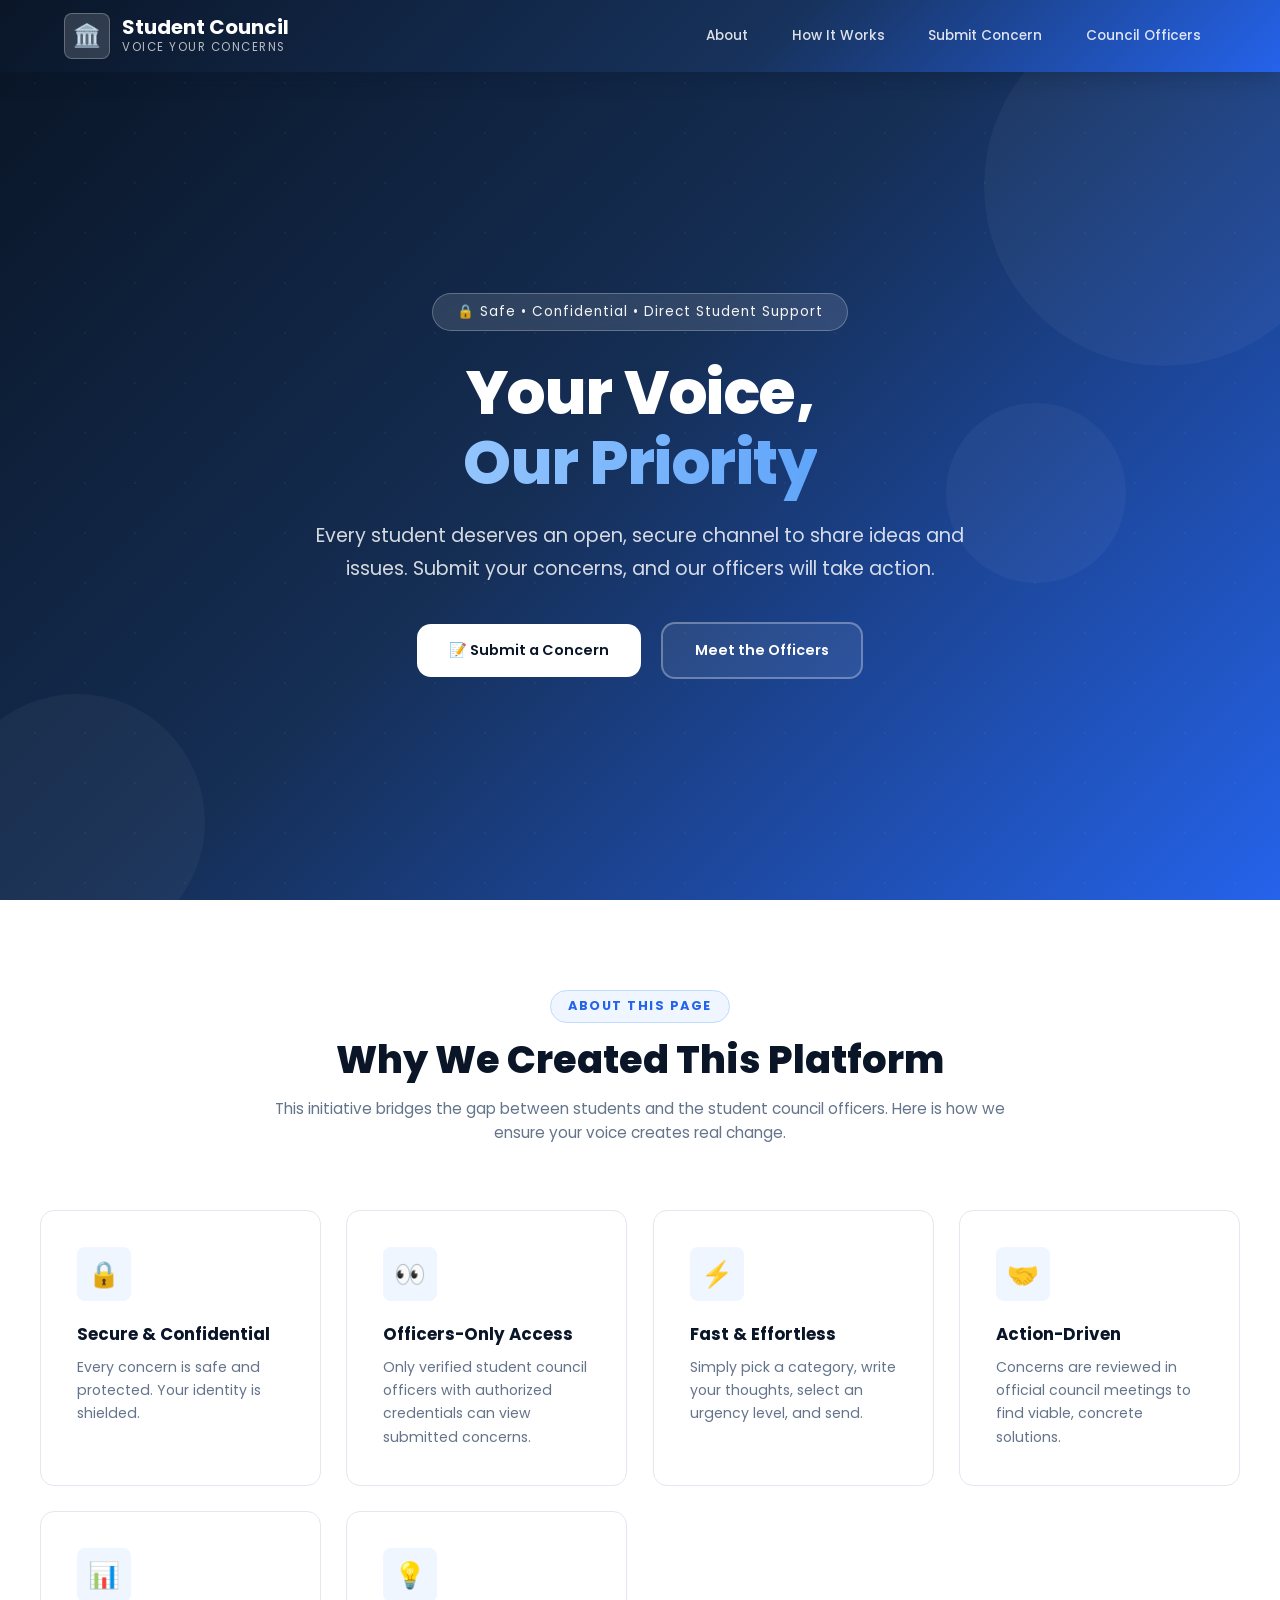
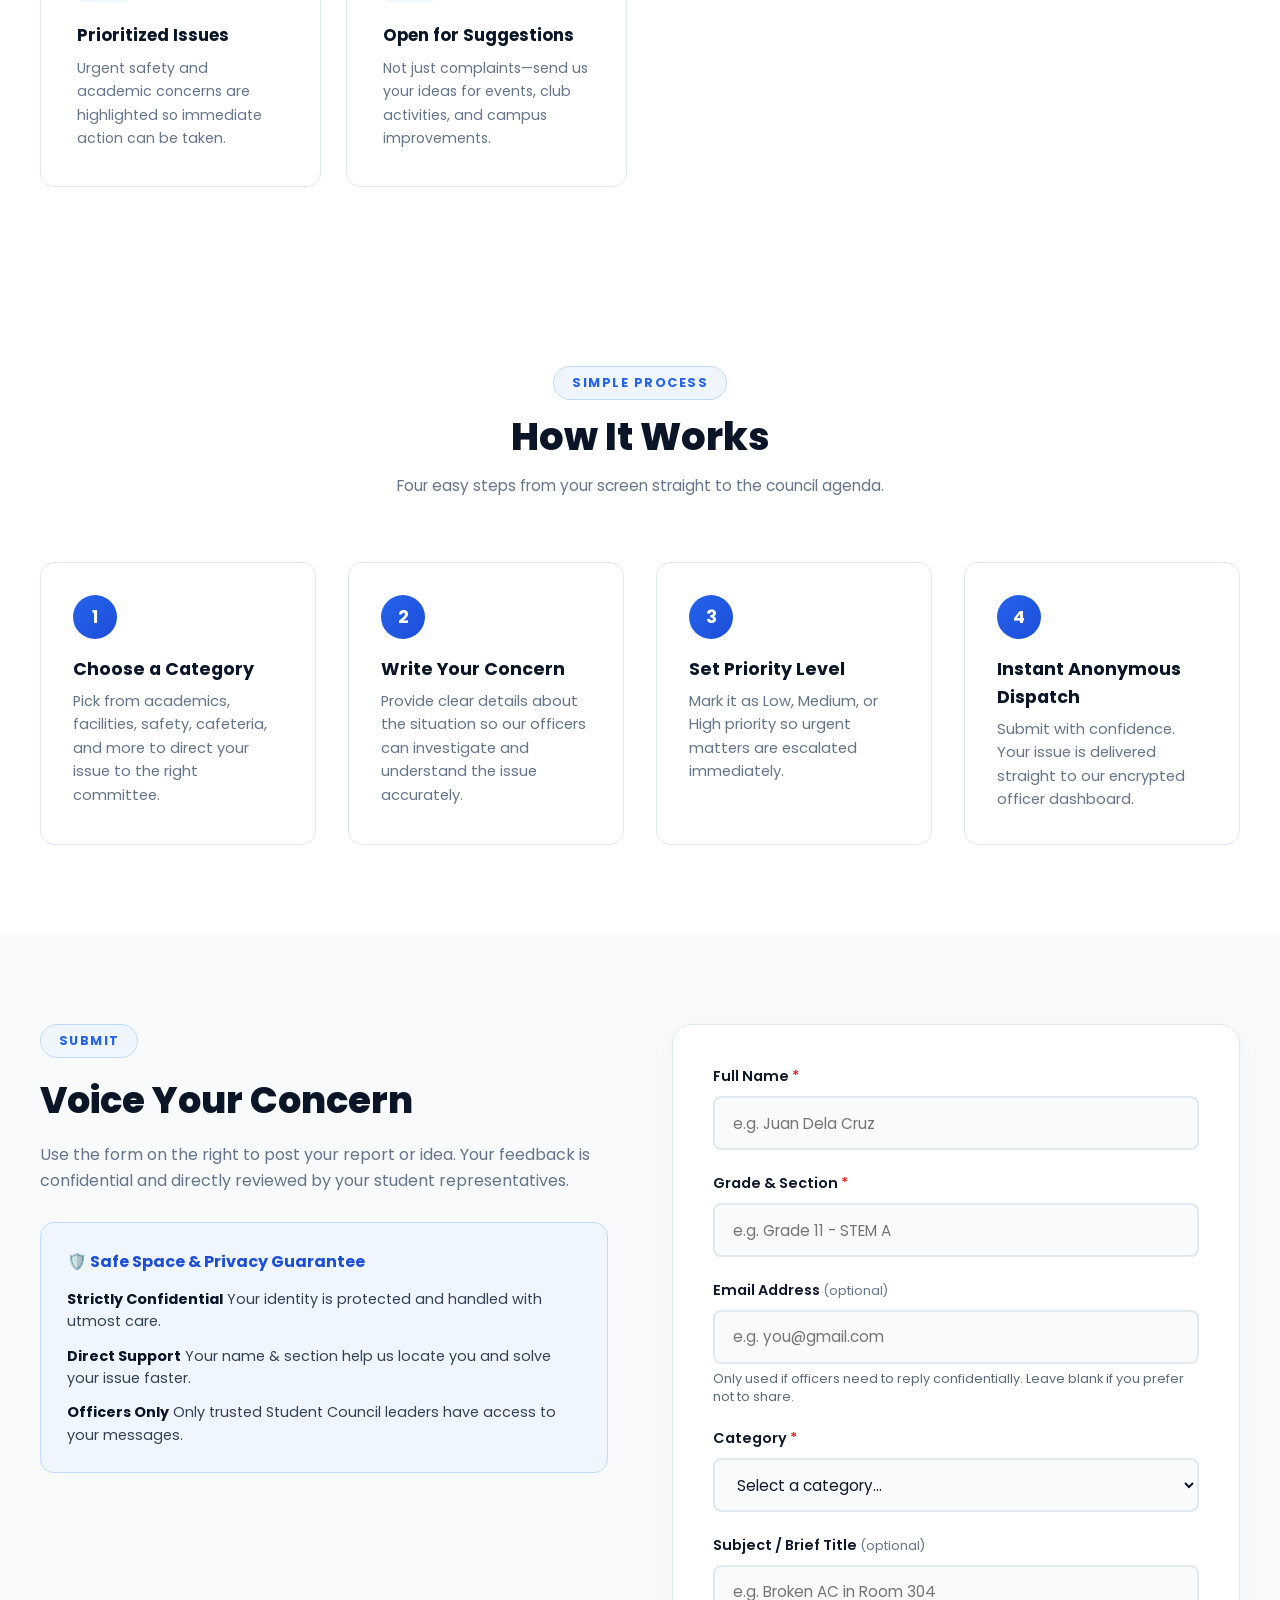
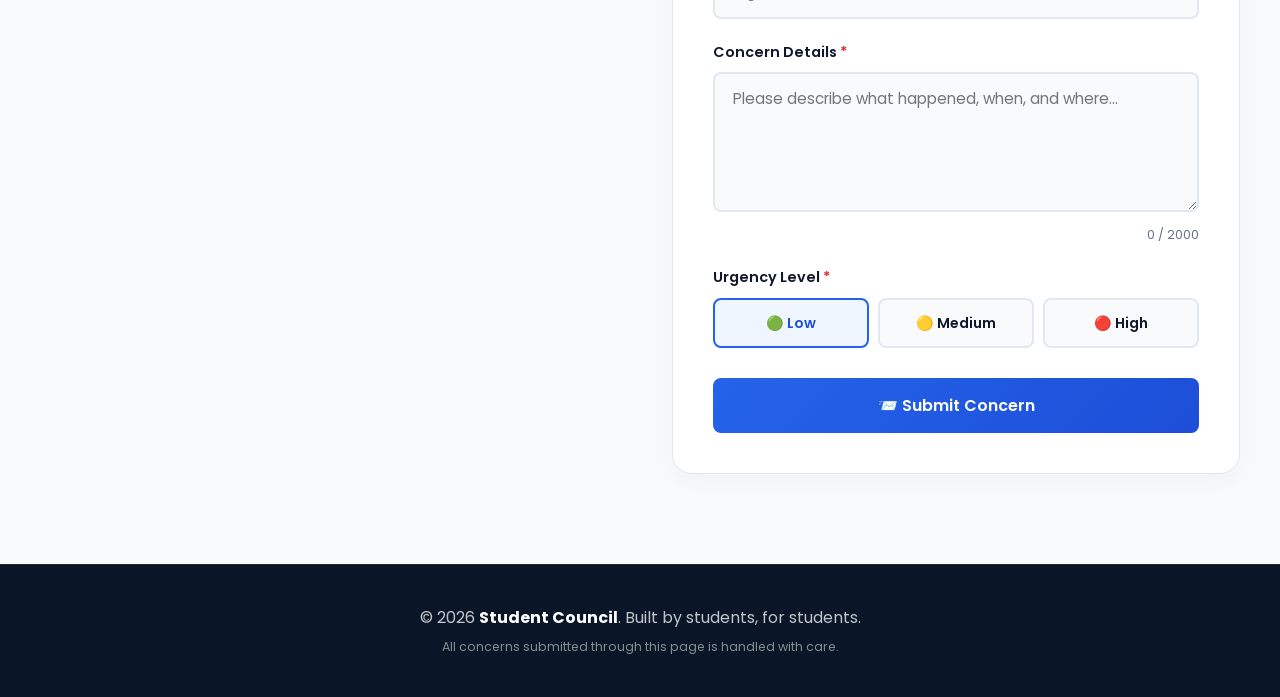
==== commit 90306c45: "Add files via upload" ====
--- a/index.html
+++ b/index.html
@@ -200,6 +200,13 @@
                                 <input type="text" id="concernGradeSection" name="entry.2096755345" placeholder="e.g. Grade 11 - STEM A" required>
                             </div>
 
+                            <!-- Email Address -->
+                            <div class="form-group">
+                                <label for="concernEmail">Email Address <span class="optional">(optional)</span></label>
+                                <input type="email" id="concernEmail" name="entry.532536382" placeholder="e.g. you@gmail.com" maxlength="100" autocomplete="email">
+                                <small class="field-hint">Only used if officers need to reply confidentially. Leave blank if you prefer not to share.</small>
+                            </div>
+
                             <!-- Category -->
                             <div class="form-group">
                                 <label for="concernCategory">Category <span class="required">*</span></label>
--- a/style.css
+++ b/style.css
@@ -762,7 +762,7 @@
     font-size: 0.9rem;
     color: #334155;
     line-height: 1.55;
-    display: block; 
+    display: block;
 }
 
 .privacy-card li::before {
@@ -772,6 +772,20 @@
 .privacy-card li strong {
     color: var(--dark-bg);
     font-weight: 700;
+}
+
+.field-hint {
+    display: block;
+    margin-top: 0.35rem;
+    font-size: 0.8rem;
+    color: #5a6a7a;
+    line-height: 1.4;
+}
+
+@media (max-width: 480px) {
+    .field-hint {
+        font-size: 0.75rem;
+    }
 }
 /* Form Container */
 .concern-form {
@@ -1041,3 +1055,286 @@
         grid-template-columns: 1fr;
     }
 }
+
+/* ==========================================================================
+   PHONE ONLY — Compact cards (~70-80% of desktop size)
+   ========================================================================== */
+@media (max-width: 480px) {
+
+    /* Overall section spacing tighter on phones */
+    .section {
+        padding: 2.2rem 0.9rem;
+    }
+
+    .section-header {
+        margin-bottom: 1.5rem;
+    }
+
+    .section-header h2 {
+        font-size: 1.35rem;
+    }
+
+    .section-header p {
+        font-size: 0.85rem;
+    }
+
+    /* Feature cards (About section) */
+    .features-grid {
+        gap: 0.7rem;
+    }
+
+    .feature-card {
+        padding: 1rem 0.9rem;
+        border-radius: 12px;
+    }
+
+    .feature-icon {
+        width: 36px;
+        height: 36px;
+        font-size: 1rem;
+        margin-bottom: 0.7rem;
+        border-radius: 8px;
+    }
+
+    .feature-card h3 {
+        font-size: 0.92rem;
+        margin-bottom: 0.3rem;
+    }
+
+    .feature-card p {
+        font-size: 0.78rem;
+        line-height: 1.45;
+    }
+
+    /* How It Works steps */
+    .steps-container {
+        gap: 0.7rem;
+    }
+
+    .step {
+        padding: 1rem 0.9rem;
+        gap: 0.7rem;
+        border-radius: 12px;
+    }
+
+    .step-badge {
+        width: 34px;
+        height: 34px;
+        font-size: 0.9rem;
+    }
+
+    .step-content h3 {
+        font-size: 0.92rem;
+        margin-bottom: 0.25rem;
+    }
+
+    .step-content p {
+        font-size: 0.78rem;
+        line-height: 1.45;
+    }
+
+    /* Officer cards */
+    .officers-grid {
+        gap: 0.65rem;
+    }
+
+    .officer-profile-card {
+        padding: 0.85rem 0.8rem;
+        gap: 0.7rem;
+        border-radius: 12px;
+    }
+
+    .officer-avatar {
+        width: 36px;
+        height: 36px;
+        font-size: 1rem;
+    }
+
+    .role-badge {
+        font-size: 0.62rem;
+    }
+
+    .officer-meta h4 {
+        font-size: 0.82rem;
+        line-height: 1.25;
+    }
+
+    .subgroup-title {
+        font-size: 1rem;
+        margin-bottom: 0.9rem;
+        padding-bottom: 0.4rem;
+    }
+
+    /* Representative cards */
+    .reps-grid {
+        gap: 0.65rem;
+    }
+
+    .rep-card {
+        padding: 0.85rem 0.8rem;
+        gap: 0.5rem;
+        border-radius: 12px;
+    }
+
+    .strand-badge {
+        font-size: 0.62rem;
+        padding: 0.15rem 0.45rem;
+    }
+
+    .grade-pill {
+        font-size: 0.65rem;
+    }
+
+    .rep-card h4 {
+        font-size: 0.82rem;
+    }
+
+    /* Privacy card beside form */
+    .privacy-card {
+        padding: 1rem 0.9rem;
+        border-radius: 12px;
+    }
+
+    .privacy-card h4 {
+        font-size: 0.9rem;
+        margin-bottom: 0.6rem;
+    }
+
+    .privacy-card li {
+        font-size: 0.78rem;
+        line-height: 1.4;
+    }
+
+    /* Concern form card */
+    .concern-form {
+        padding: 1.1rem 0.95rem;
+        border-radius: 14px;
+    }
+
+    .form-group {
+        margin-bottom: 0.95rem;
+    }
+
+    .form-group label {
+        font-size: 0.82rem;
+        margin-bottom: 0.35rem;
+    }
+
+    .form-group select,
+    .form-group input,
+    .form-group textarea {
+        padding: 0.7rem 0.85rem;
+        font-size: 0.88rem;
+        border-radius: 8px;
+    }
+
+    .form-group textarea {
+        min-height: 110px;
+    }
+
+    .char-count {
+        font-size: 0.7rem;
+    }
+
+    .btn-label {
+        padding: 0.6rem 0.4rem;
+        font-size: 0.78rem;
+    }
+
+    .submit-btn {
+        min-height: 46px;
+        padding: 0.8rem;
+        font-size: 0.9rem;
+    }
+
+    /* Success card */
+    .success-message {
+        padding: 1.5rem 1rem;
+        border-radius: 14px;
+    }
+
+    .success-icon {
+        font-size: 2.2rem;
+        margin-bottom: 0.6rem;
+    }
+
+    .success-message h3 {
+        font-size: 1.15rem;
+    }
+
+    .success-message p {
+        font-size: 0.85rem;
+        margin-bottom: 1rem;
+    }
+
+    .submit-another-btn {
+        padding: 0.65rem 1.2rem;
+        font-size: 0.85rem;
+    }
+
+    /* Mission / Vision / Platform cards (officers page) */
+    .advocacy-grid {
+        gap: 0.7rem;
+        margin-bottom: 1.4rem;
+    }
+
+    .advocacy-card {
+        padding: 1rem 0.9rem;
+        border-radius: 12px;
+    }
+
+    .advocacy-icon {
+        width: 36px;
+        height: 36px;
+        font-size: 1.05rem;
+        margin-bottom: 0.65rem;
+    }
+
+    .advocacy-card h3 {
+        font-size: 0.95rem;
+        margin-bottom: 0.4rem;
+    }
+
+    .advocacy-card p {
+        font-size: 0.8rem;
+        line-height: 1.45;
+    }
+
+    .motto-banner {
+        padding: 1.2rem 1rem;
+        border-radius: 14px;
+    }
+
+    .motto-icon {
+        font-size: 1.4rem;
+        margin-bottom: 0.45rem;
+    }
+
+    .motto-quote {
+        font-size: 0.85rem;
+        line-height: 1.5;
+        margin-bottom: 0.7rem;
+    }
+
+    .motto-author {
+        font-size: 0.72rem;
+        letter-spacing: 1px;
+    }
+
+    /* Hero buttons full width already — keep compact */
+    .hero-badge {
+        font-size: 0.68rem;
+        padding: 0.35rem 0.8rem;
+        margin-bottom: 0.9rem;
+    }
+
+    .hero h2 {
+        font-size: 1.7rem;
+        margin-bottom: 0.7rem;
+    }
+
+    .hero p {
+        font-size: 0.88rem;
+        margin-bottom: 1.2rem;
+    }
+}
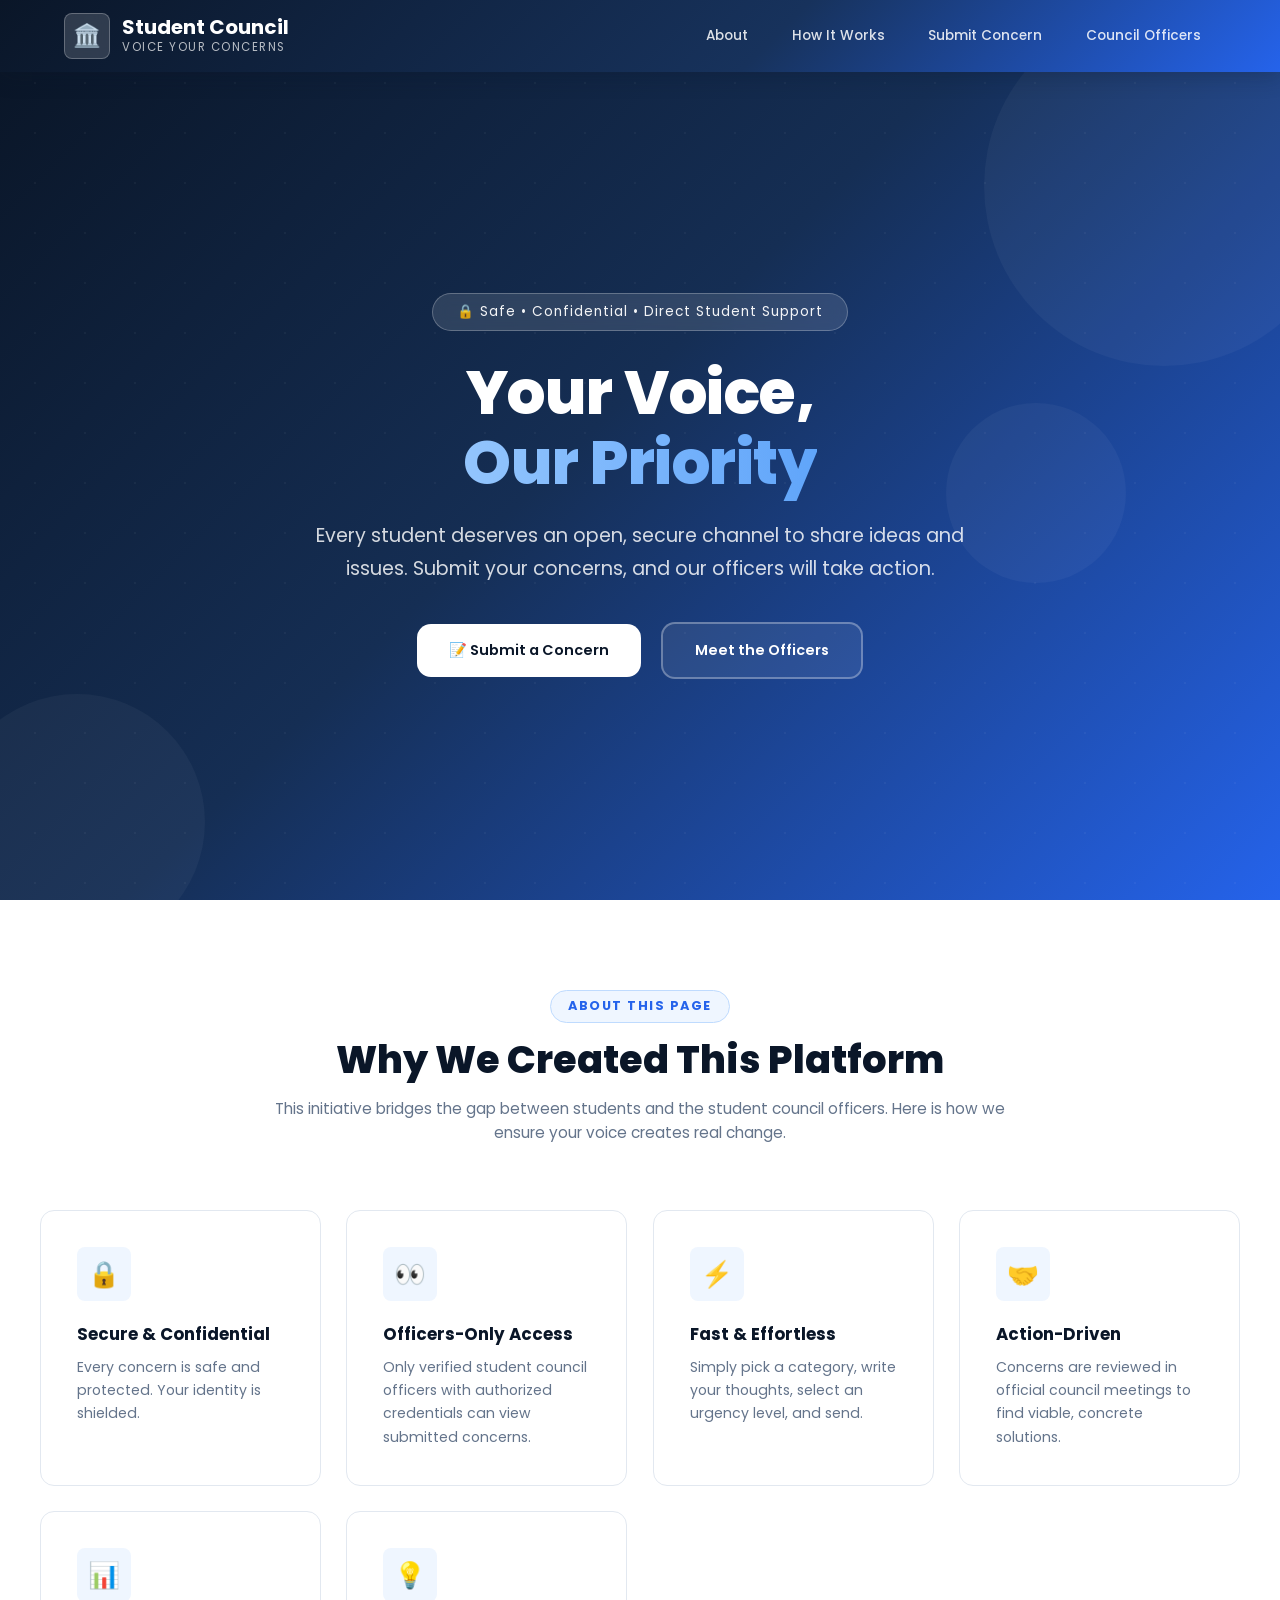
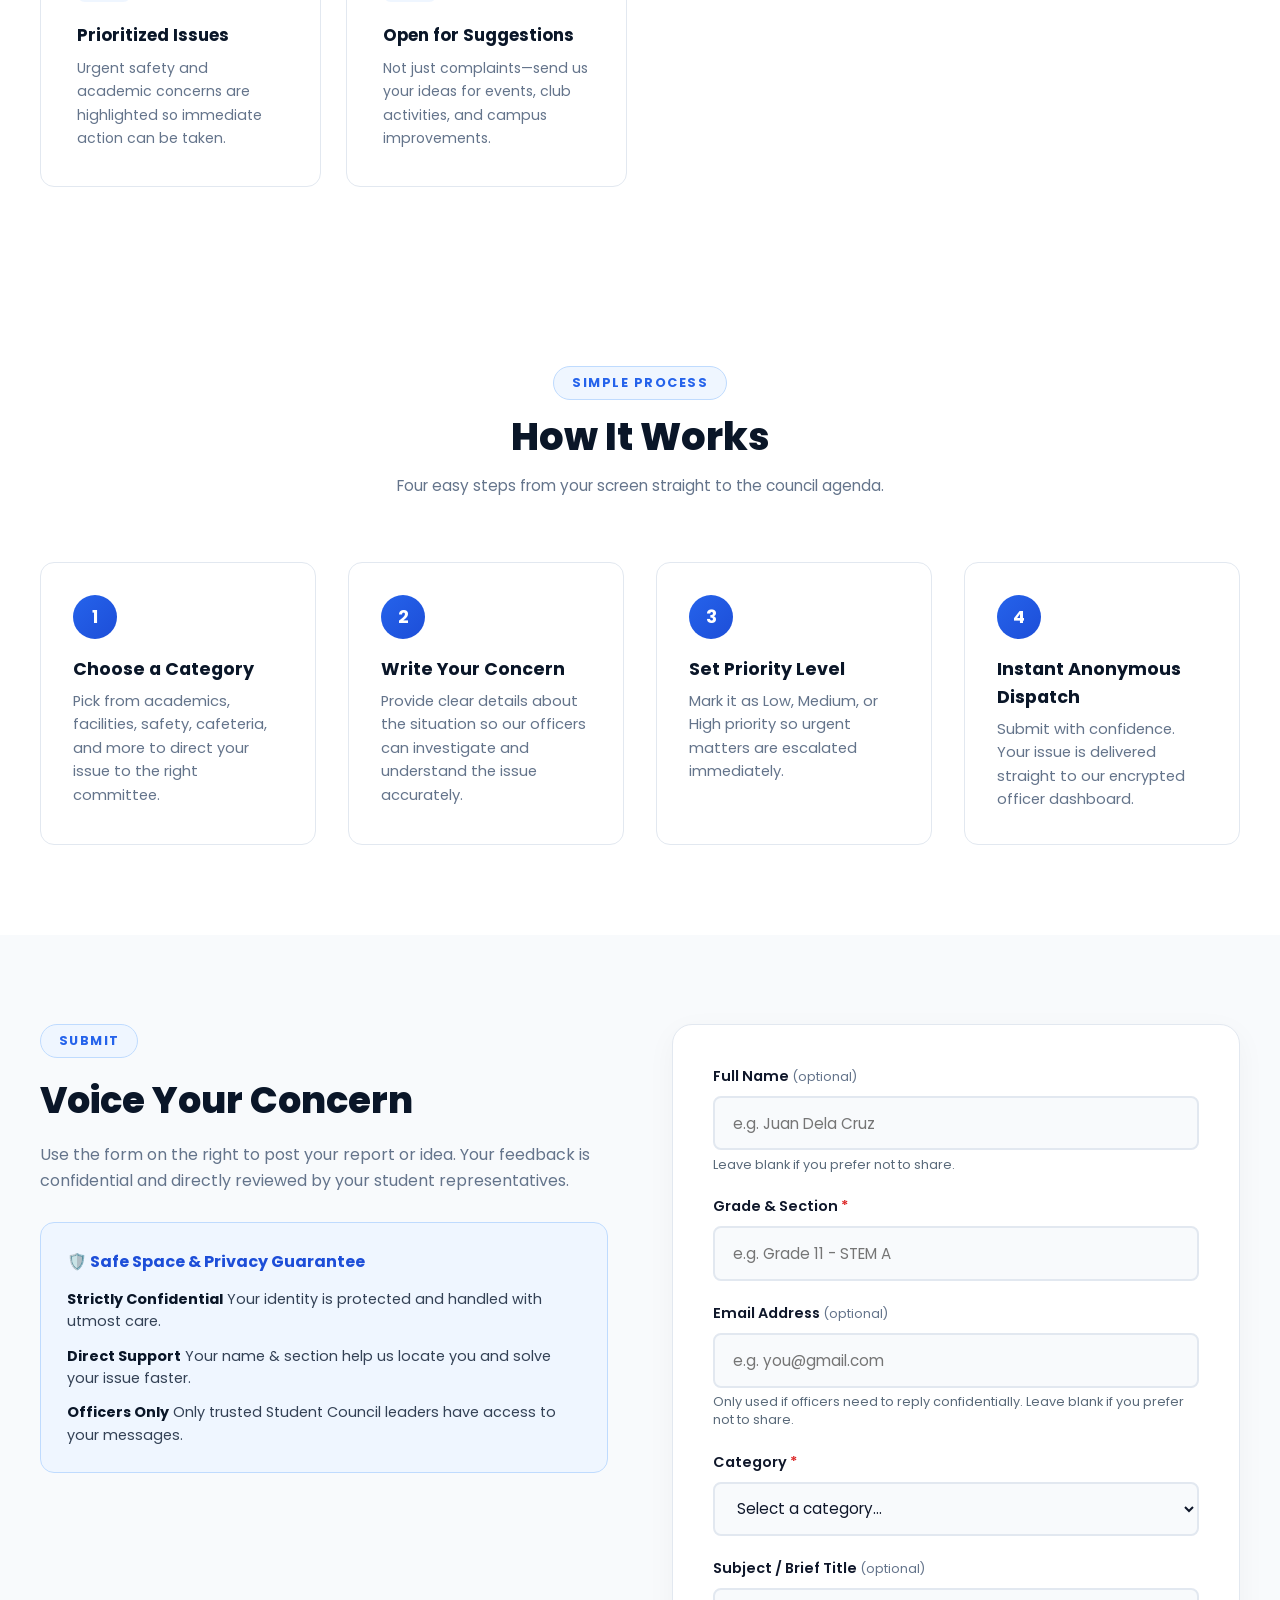
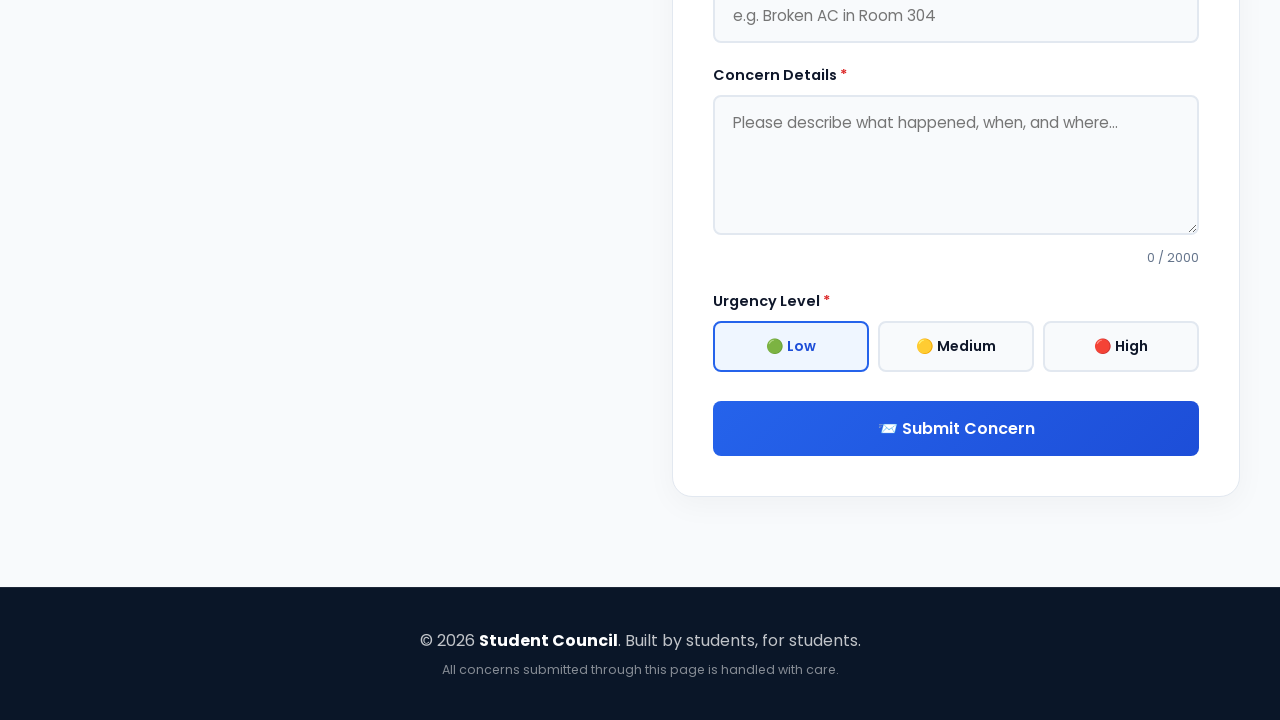
==== commit 25454ee4: "Add files via upload" ====
--- a/index.html
+++ b/index.html
@@ -190,8 +190,9 @@
 
                             <!-- Full Name -->
                             <div class="form-group">
-                                <label for="concernName">Full Name <span class="required">*</span></label>
-                                <input type="text" id="concernName" name="entry.2028767083" placeholder="e.g. Juan Dela Cruz" required>
+                                <label for="concernName">Full Name <span class="optional">(optional)</span></label>
+                                <input type="text" id="concernName" name="entry.2028767083" placeholder="e.g. Juan Dela Cruz" optional>
+                                <small class="field-hint">Leave blank if you prefer not to share.</small>
                             </div>
 
                             <!-- Grade & Section -->
